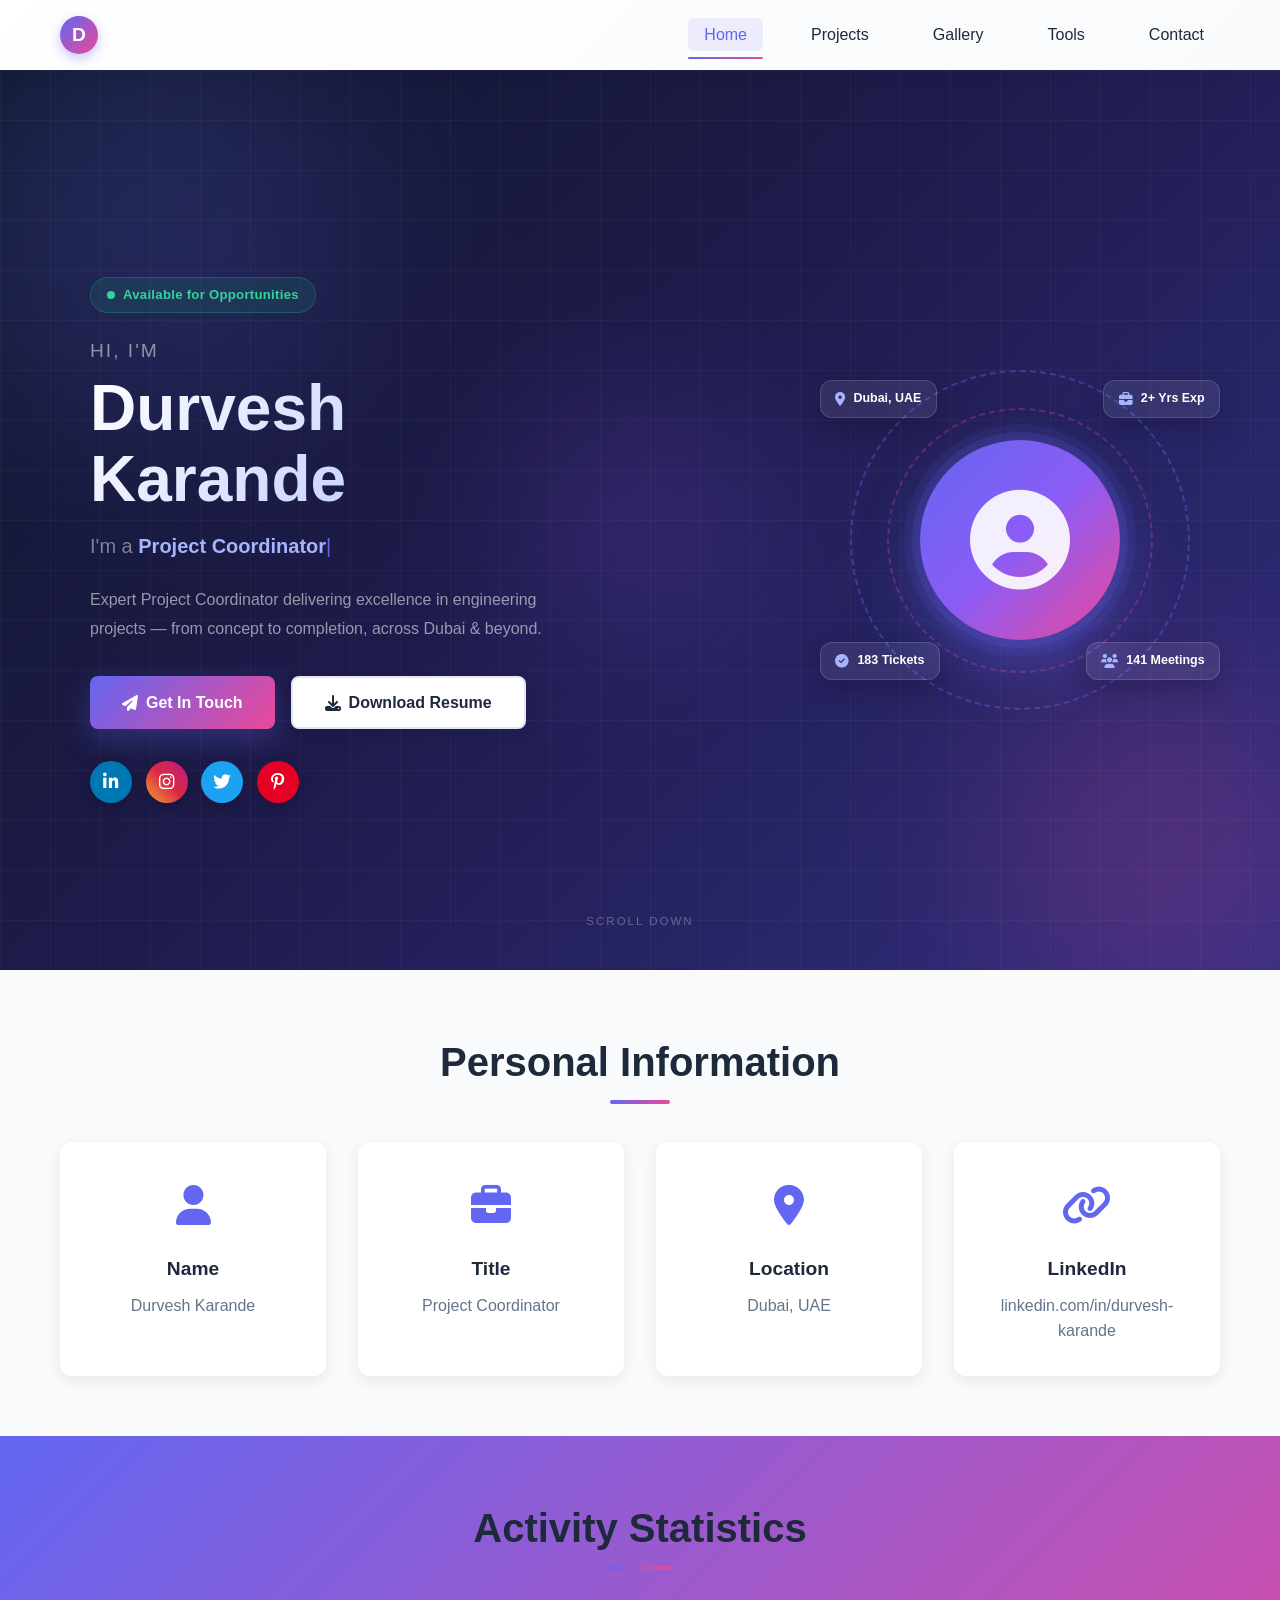
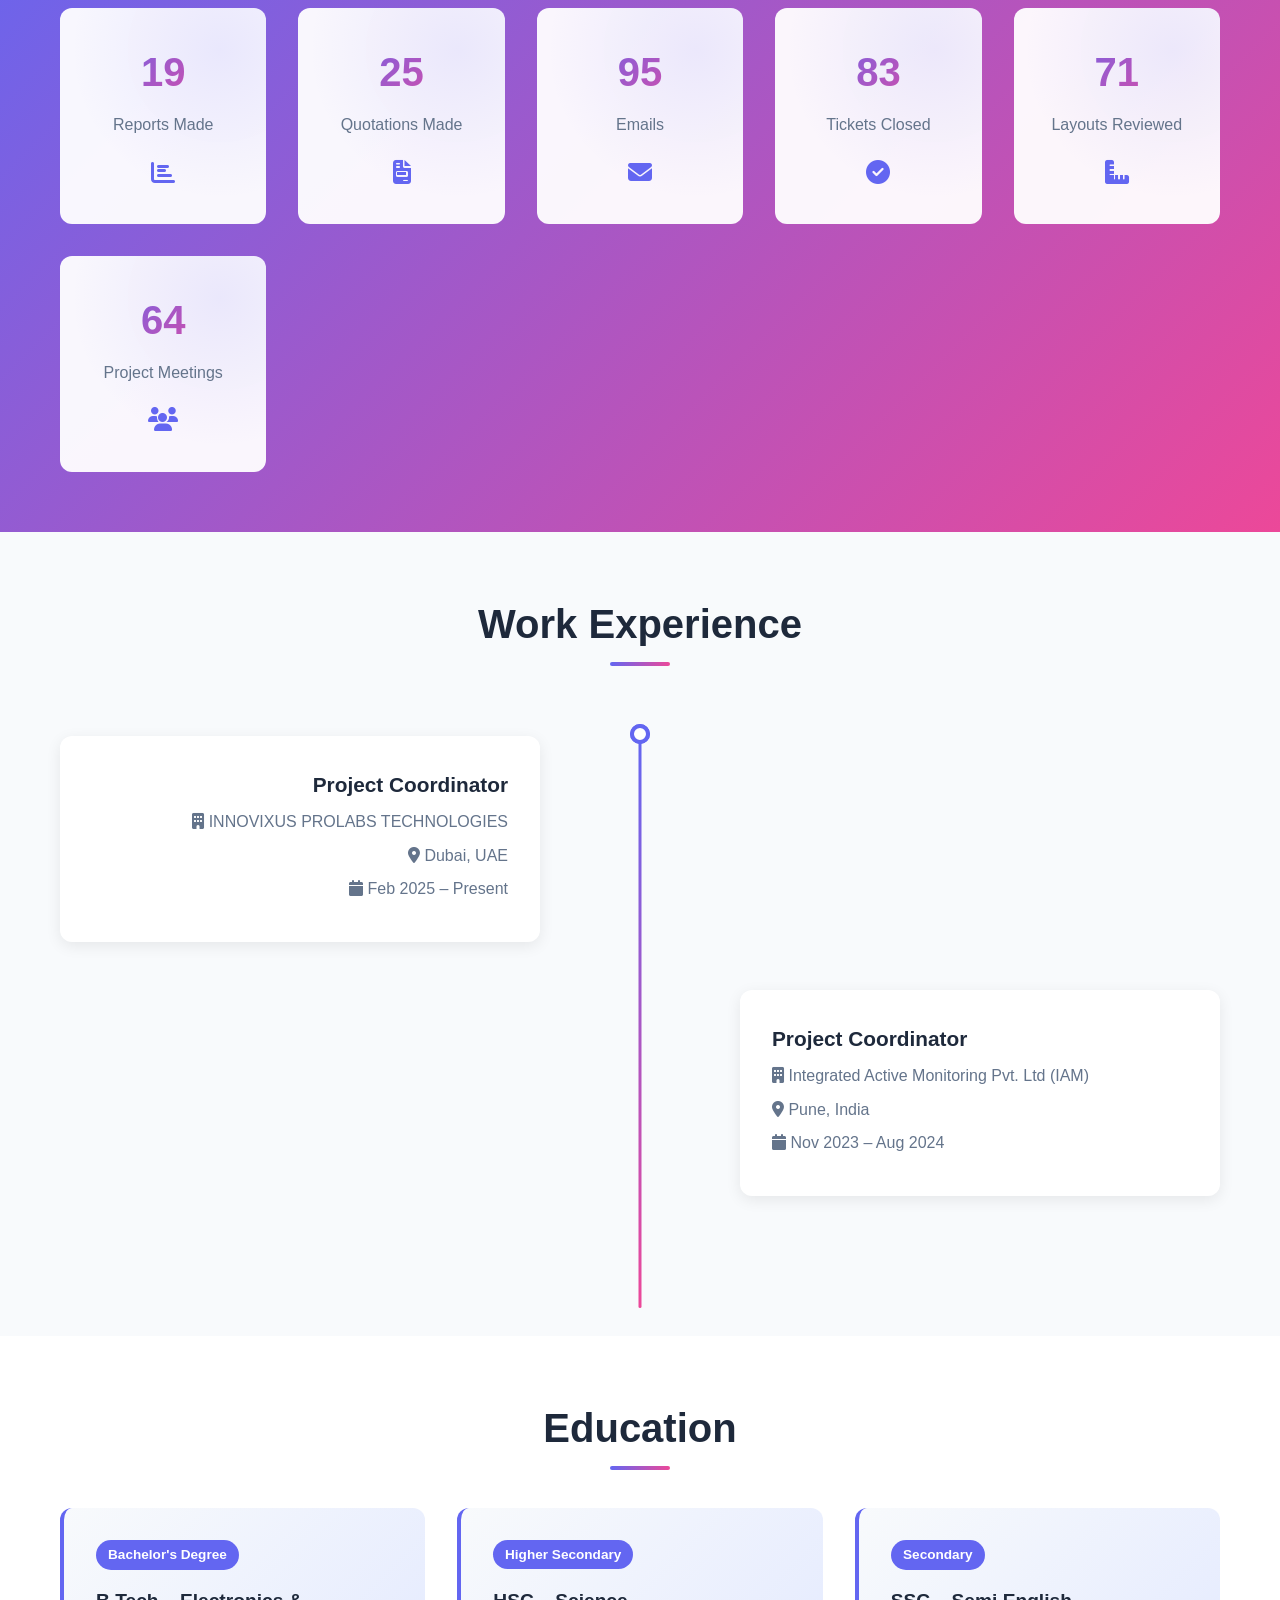
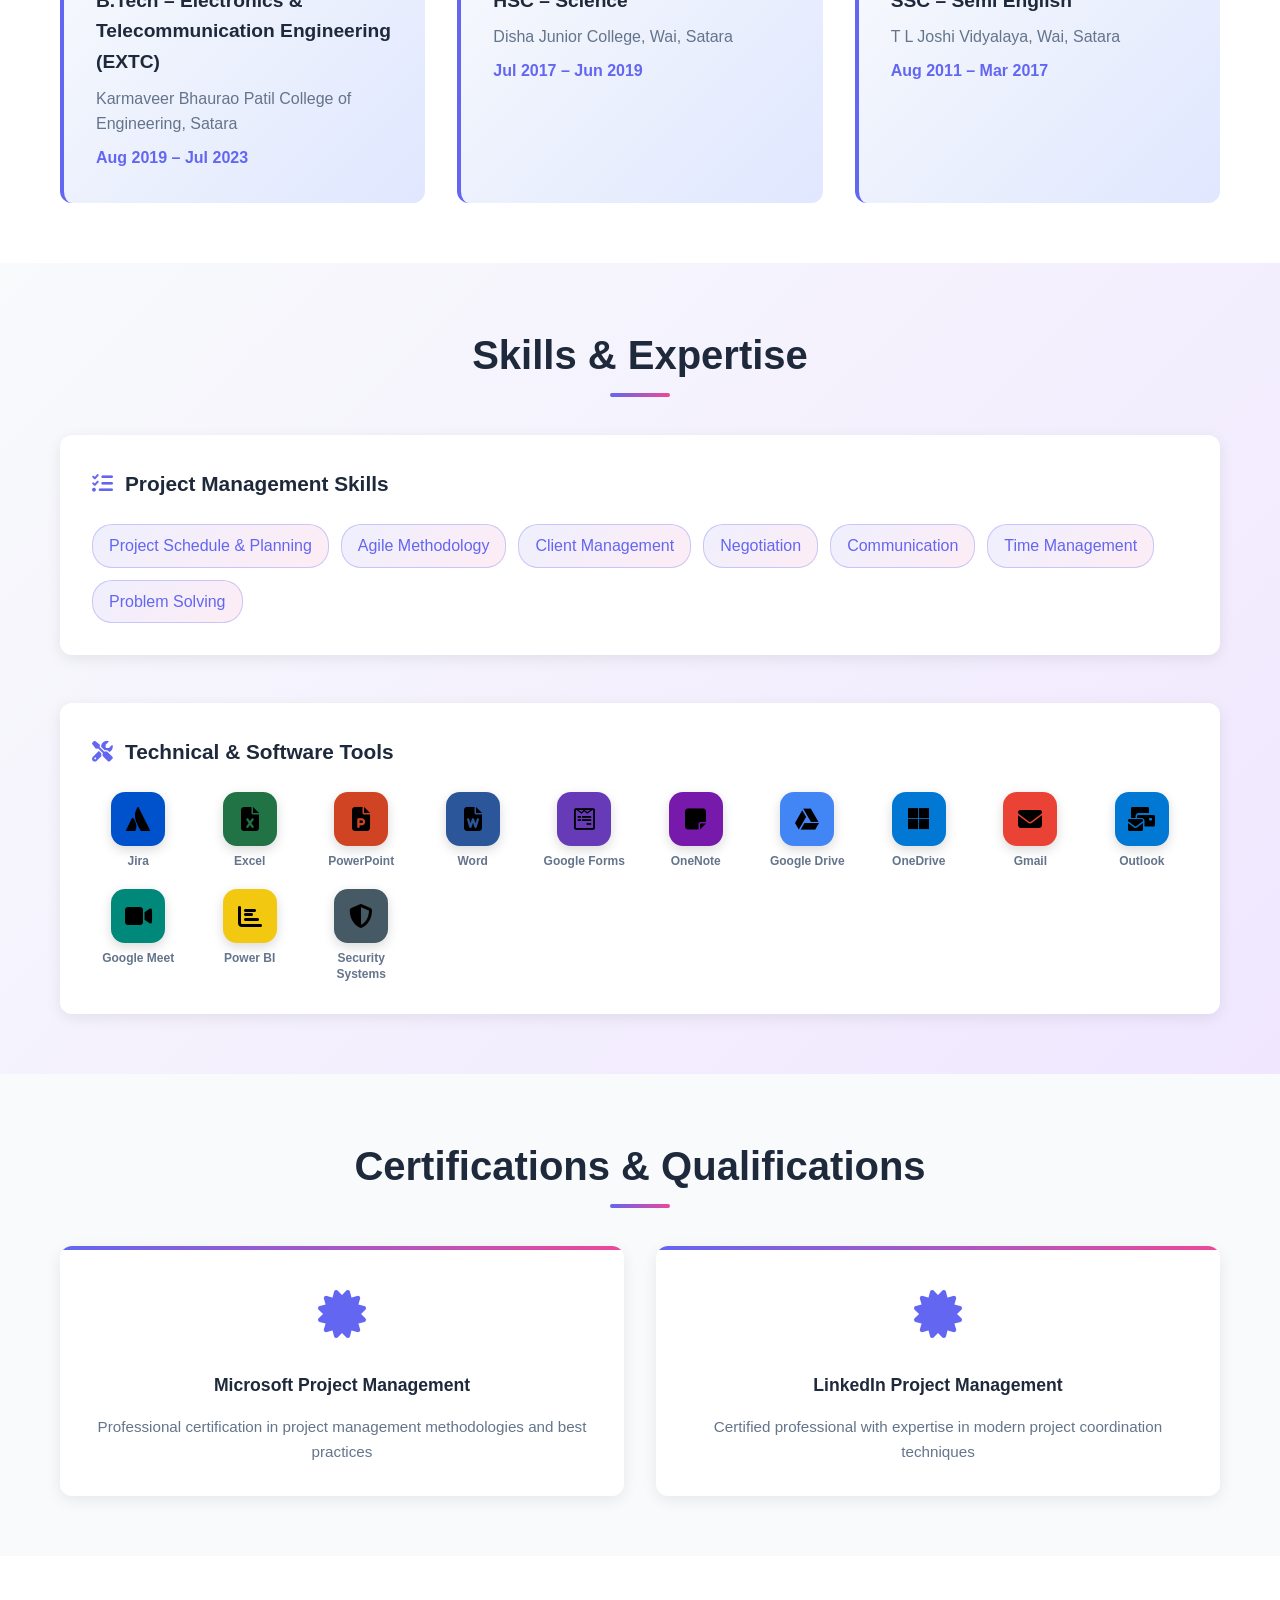
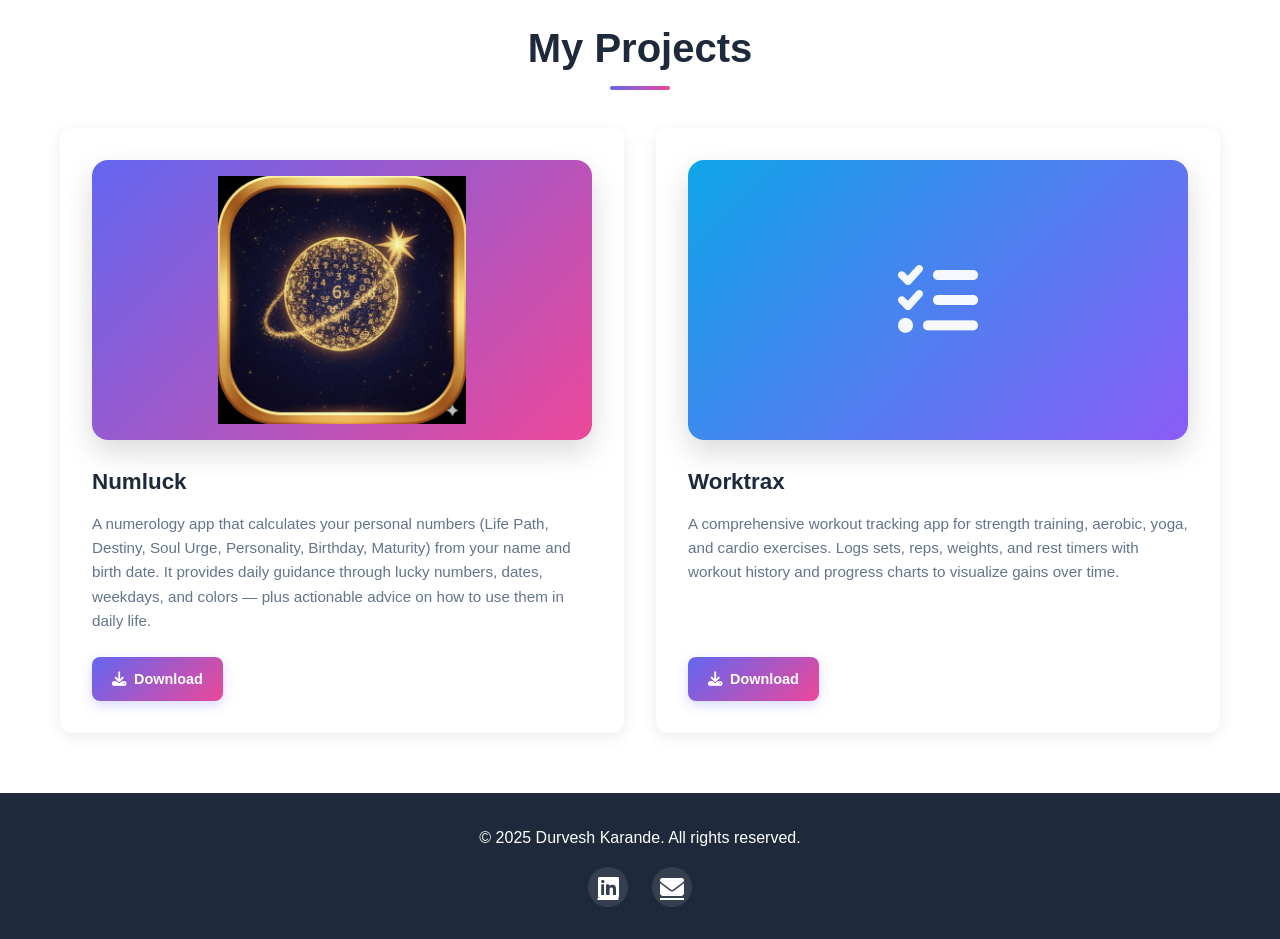
==== index.html @ 91a8e39d "Initial commit — Portfolio Website with correct root structure Co-Authored-By: Claude Sonnet 4.6 <no" ====
<!DOCTYPE html>
<html lang="en">
<head>
    <meta charset="UTF-8">
    <meta name="viewport" content="width=device-width, initial-scale=1.0">
    <title>Durvesh Karande - Project Coordinator Portfolio</title>
    <link rel="stylesheet" href="css/style.css">
    <link rel="stylesheet" href="https://cdnjs.cloudflare.com/ajax/libs/font-awesome/6.4.0/css/all.min.css">
</head>
<body>
    <!-- Navigation Bar -->
    <nav class="navbar">
        <div class="nav-container">
            <div class="logo">
                <span class="logo-icon">D</span>
            </div>
            <ul class="nav-menu">
                <li class="nav-item">
                    <a href="index.html" class="nav-link active">Home</a>
                </li>
                <li class="nav-item dropdown">
                    <a href="https://durvesh-karande.github.io/Worktrax/" class="nav-link">Projects</a>
                    <div class="dropdown-content">
                        <a href="#">Numluck</a>
                        <a href="https://durvesh-karande.github.io/Worktrax/">Worktrax</a>
                    </div>
                </li>
                <li class="nav-item">
                    <a href="gallery.html" class="nav-link">Gallery</a>
                </li>
                <li class="nav-item">
                    <a href="https://durvesh-karande.github.io/Tools-for-Fools/" class="nav-link" target="_blank" rel="noopener noreferrer">Tools</a>
                </li>
                <li class="nav-item">
                    <a href="contact.html" class="nav-link">Contact</a>
                </li>
            </ul>
            <div class="hamburger">
                <span></span>
                <span></span>
                <span></span>
            </div>
        </div>
    </nav>

    <!-- Hero Section -->
    <section class="hero">
        <!-- Animated background -->
        <div class="hero-bg">
            <div class="hero-blob blob-1"></div>
            <div class="hero-blob blob-2"></div>
            <div class="hero-blob blob-3"></div>
            <div class="hero-grid-overlay"></div>
        </div>

        <div class="hero-container">

            <!-- LEFT: Text Content -->
            <div class="hero-left">
                <div class="hero-available">
                    <span class="avail-dot"></span>
                    Available for Opportunities
                </div>

                <h1 class="hero-title">
                    <span class="hero-hi">Hi, I'm</span>
                    <span class="hero-name">Durvesh<br>Karande</span>
                </h1>

                <div class="hero-role-wrap">
                    <span class="role-prefix">I'm a </span>
                    <span class="hero-typed" id="heroTyped"></span><span class="hero-cursor">|</span>
                </div>

                <p class="hero-bio">Expert Project Coordinator delivering excellence in engineering projects — from concept to completion, across Dubai & beyond.</p>

                <div class="hero-buttons">
                    <a href="contact.html" class="btn btn-primary">
                        <i class="fas fa-paper-plane"></i> Get In Touch
                    </a>
                    <a href="images/Qulification Documents/Resume - Durvesh Karande .pdf" download class="btn btn-resume">
                        <i class="fas fa-download"></i> Download Resume
                    </a>
                </div>

                <div class="hero-social">
                    <a href="https://linkedin.com/in/durvesh-karande" target="_blank" class="hero-social-icon linkedin" title="LinkedIn">
                        <i class="fab fa-linkedin-in"></i>
                    </a>
                    <a href="https://www.instagram.com/durveshxo" target="_blank" rel="noopener noreferrer" class="hero-social-icon instagram" title="Instagram">
                        <i class="fab fa-instagram"></i>
                    </a>
                    <a href="https://x.com/Durvesh_23" target="_blank" rel="noopener noreferrer" class="hero-social-icon twitter" title="Twitter / X">
                        <i class="fab fa-twitter"></i>
                    </a>
                    <a href="https://in.pinterest.com/durveshkarande_23/" target="_blank" rel="noopener noreferrer" class="hero-social-icon pinterest" title="Pinterest">
                        <i class="fab fa-pinterest-p"></i>
                    </a>
                </div>
            </div>

            <!-- RIGHT: Visual -->
            <div class="hero-right">
                <div class="hero-visual">
                    <!-- Rotating rings -->
                    <div class="ring ring-1"></div>
                    <div class="ring ring-2"></div>
                    <!-- Profile -->
                    <div class="hero-avatar">
                        <i class="fas fa-user-circle"></i>
                    </div>
                    <!-- Floating info cards -->
                    <div class="hero-float-card fc-1">
                        <i class="fas fa-map-marker-alt"></i>
                        <span>Dubai, UAE</span>
                    </div>
                    <div class="hero-float-card fc-2">
                        <i class="fas fa-briefcase"></i>
                        <span>2+ Yrs Exp</span>
                    </div>
                    <div class="hero-float-card fc-3">
                        <i class="fas fa-check-circle"></i>
                        <span>183 Tickets</span>
                    </div>
                    <div class="hero-float-card fc-4">
                        <i class="fas fa-users"></i>
                        <span>141 Meetings</span>
                    </div>
                </div>
            </div>

        </div>

        <!-- Scroll hint -->
        <div class="hero-scroll">
            <span>Scroll Down</span>
            <div class="scroll-line"></div>
        </div>
    </section>

    <!-- Personal Info Section -->
    <section class="section personal-info">
        <div class="container">
            <h2 class="section-title">Personal Information</h2>
            <div class="info-grid">
                <div class="info-card">
                    <div class="info-icon">
                        <i class="fas fa-user"></i>
                    </div>
                    <h3>Name</h3>
                    <p>Durvesh Karande</p>
                </div>
                <div class="info-card">
                    <div class="info-icon">
                        <i class="fas fa-briefcase"></i>
                    </div>
                    <h3>Title</h3>
                    <p>Project Coordinator</p>
                </div>
                <div class="info-card">
                    <div class="info-icon">
                        <i class="fas fa-map-marker-alt"></i>
                    </div>
                    <h3>Location</h3>
                    <p>Dubai, UAE</p>
                </div>
                <div class="info-card">
                    <div class="info-icon">
                        <i class="fas fa-link"></i>
                    </div>
                    <h3>LinkedIn</h3>
                    <a href="https://linkedin.com/in/durvesh-karande" target="_blank">linkedin.com/in/durvesh-karande</a>
                </div>
            </div>
        </div>
    </section>

    <!-- Activity Stats Section -->
    <section class="section activity-stats">
        <div class="container">
            <h2 class="section-title">Activity Statistics</h2>
            <div class="stats-grid">
                <div class="stat-card">
                    <div class="stat-number" data-target="43">0</div>
                    <div class="stat-label">Reports Made</div>
                    <div class="stat-icon"><i class="fas fa-chart-bar"></i></div>
                </div>
                <div class="stat-card">
                    <div class="stat-number" data-target="55">0</div>
                    <div class="stat-label">Quotations Made</div>
                    <div class="stat-icon"><i class="fas fa-file-invoice"></i></div>
                </div>
                <div class="stat-card">
                    <div class="stat-number" data-target="210">0</div>
                    <div class="stat-label">Emails</div>
                    <div class="stat-icon"><i class="fas fa-envelope"></i></div>
                </div>
                <div class="stat-card">
                    <div class="stat-number" data-target="183">0</div>
                    <div class="stat-label">Tickets Closed</div>
                    <div class="stat-icon"><i class="fas fa-check-circle"></i></div>
                </div>
                <div class="stat-card">
                    <div class="stat-number" data-target="156">0</div>
                    <div class="stat-label">Layouts Reviewed</div>
                    <div class="stat-icon"><i class="fas fa-ruler-combined"></i></div>
                </div>
                <div class="stat-card">
                    <div class="stat-number" data-target="141">0</div>
                    <div class="stat-label">Project Meetings</div>
                    <div class="stat-icon"><i class="fas fa-users"></i></div>
                </div>
            </div>
        </div>
    </section>

    <!-- Work Experience Section -->
    <section class="section work-experience">
        <div class="container">
            <h2 class="section-title">Work Experience</h2>
            <div class="timeline">
                <div class="timeline-item">
                    <div class="timeline-marker"></div>
                    <div class="timeline-content">
                        <h3>Project Coordinator</h3>
                        <p class="company"><i class="fas fa-building"></i> INNOVIXUS PROLABS TECHNOLOGIES</p>
                        <p class="location"><i class="fas fa-map-marker-alt"></i> Dubai, UAE</p>
                        <p class="duration"><i class="fas fa-calendar"></i> Feb 2025 – Present</p>
                    </div>
                </div>
                <div class="timeline-item">
                    <div class="timeline-marker"></div>
                    <div class="timeline-content">
                        <h3>Project Coordinator</h3>
                        <p class="company"><i class="fas fa-building"></i> Integrated Active Monitoring Pvt. Ltd (IAM)</p>
                        <p class="location"><i class="fas fa-map-marker-alt"></i> Pune, India</p>
                        <p class="duration"><i class="fas fa-calendar"></i> Nov 2023 – Aug 2024</p>
                    </div>
                </div>
            </div>
        </div>
    </section>

    <!-- Education Section -->
    <section class="section education">
        <div class="container">
            <h2 class="section-title">Education</h2>
            <div class="education-grid">
                <div class="education-card">
                    <div class="education-level">Bachelor's Degree</div>
                    <h3>B.Tech – Electronics & Telecommunication Engineering (EXTC)</h3>
                    <p class="institution">Karmaveer Bhaurao Patil College of Engineering, Satara</p>
                    <p class="period">Aug 2019 – Jul 2023</p>
                </div>
                <div class="education-card">
                    <div class="education-level">Higher Secondary</div>
                    <h3>HSC – Science</h3>
                    <p class="institution">Disha Junior College, Wai, Satara</p>
                    <p class="period">Jul 2017 – Jun 2019</p>
                </div>
                <div class="education-card">
                    <div class="education-level">Secondary</div>
                    <h3>SSC – Semi English</h3>
                    <p class="institution">T L Joshi Vidyalaya, Wai, Satara</p>
                    <p class="period">Aug 2011 – Mar 2017</p>
                </div>
            </div>
        </div>
    </section>

    <!-- Skills Section -->
    <section class="section skills">
        <div class="container">
            <h2 class="section-title">Skills & Expertise</h2>

            <div class="skills-container">
                <div class="skill-category">
                    <h3><i class="fas fa-tasks"></i> Project Management Skills</h3>
                    <div class="skill-tags">
                        <span class="skill-tag">Project Schedule & Planning</span>
                        <span class="skill-tag">Agile Methodology</span>
                        <span class="skill-tag">Client Management</span>
                        <span class="skill-tag">Negotiation</span>
                        <span class="skill-tag">Communication</span>
                        <span class="skill-tag">Time Management</span>
                        <span class="skill-tag">Problem Solving</span>
                    </div>
                </div>

                <div class="skill-category">
                    <h3><i class="fas fa-tools"></i> Technical & Software Tools</h3>
                    <div class="tools-icon-grid">
                        <div class="tool-icon-card">
                            <div class="tool-icon-wrap" style="background:#0052CC;">
                                <i class="fab fa-atlassian"></i>
                            </div>
                            <span>Jira</span>
                        </div>
                        <div class="tool-icon-card">
                            <div class="tool-icon-wrap" style="background:#217346;">
                                <i class="fas fa-file-excel"></i>
                            </div>
                            <span>Excel</span>
                        </div>
                        <div class="tool-icon-card">
                            <div class="tool-icon-wrap" style="background:#D04423;">
                                <i class="fas fa-file-powerpoint"></i>
                            </div>
                            <span>PowerPoint</span>
                        </div>
                        <div class="tool-icon-card">
                            <div class="tool-icon-wrap" style="background:#2B579A;">
                                <i class="fas fa-file-word"></i>
                            </div>
                            <span>Word</span>
                        </div>
                        <div class="tool-icon-card">
                            <div class="tool-icon-wrap" style="background:#673AB7;">
                                <i class="fab fa-wpforms"></i>
                            </div>
                            <span>Google Forms</span>
                        </div>
                        <div class="tool-icon-card">
                            <div class="tool-icon-wrap" style="background:#7719AA;">
                                <i class="fas fa-sticky-note"></i>
                            </div>
                            <span>OneNote</span>
                        </div>
                        <div class="tool-icon-card">
                            <div class="tool-icon-wrap" style="background:#4285F4;">
                                <i class="fab fa-google-drive"></i>
                            </div>
                            <span>Google Drive</span>
                        </div>
                        <div class="tool-icon-card">
                            <div class="tool-icon-wrap" style="background:#0078D4;">
                                <i class="fab fa-microsoft"></i>
                            </div>
                            <span>OneDrive</span>
                        </div>
                        <div class="tool-icon-card">
                            <div class="tool-icon-wrap" style="background:#EA4335;">
                                <i class="fas fa-envelope"></i>
                            </div>
                            <span>Gmail</span>
                        </div>
                        <div class="tool-icon-card">
                            <div class="tool-icon-wrap" style="background:#0078D4;">
                                <i class="fas fa-mail-bulk"></i>
                            </div>
                            <span>Outlook</span>
                        </div>
                        <div class="tool-icon-card">
                            <div class="tool-icon-wrap" style="background:#00897B;">
                                <i class="fas fa-video"></i>
                            </div>
                            <span>Google Meet</span>
                        </div>
                        <div class="tool-icon-card">
                            <div class="tool-icon-wrap" style="background:#F2C811;">
                                <i class="fas fa-chart-bar" style="color:#000;"></i>
                            </div>
                            <span>Power BI</span>
                        </div>
                        <div class="tool-icon-card">
                            <div class="tool-icon-wrap" style="background:#455A64;">
                                <i class="fas fa-shield-alt"></i>
                            </div>
                            <span>Security Systems</span>
                        </div>
                    </div>
                </div>
            </div>
        </div>
    </section>

    <!-- Certifications Section -->
    <section class="section certifications">
        <div class="container">
            <h2 class="section-title">Certifications & Qualifications</h2>
            <div class="certifications-grid">
                <div class="cert-card">
                    <div class="cert-icon">
                        <i class="fas fa-certificate"></i>
                    </div>
                    <h3>Microsoft Project Management</h3>
                    <p>Professional certification in project management methodologies and best practices</p>
                </div>
                <div class="cert-card">
                    <div class="cert-icon">
                        <i class="fas fa-certificate"></i>
                    </div>
                    <h3>LinkedIn Project Management</h3>
                    <p>Certified professional with expertise in modern project coordination techniques</p>
                </div>
            </div>
        </div>
    </section>

    <!-- Projects Section -->
    <section class="section projects">
        <div class="container">
            <h2 class="section-title">My Projects</h2>
            <div class="projects-grid">
                <article class="project-card">
                    <div class="project-cover project-cover-numluck">
                        <img src="images/Projects/Numluck Icon.png" alt="Numluck app icon" class="project-cover-img" onerror="this.style.display='none'; this.nextElementSibling.style.display='block';">
                        <i class="fas fa-dice project-cover-icon" style="display:none;"></i>
                    </div>
                    <h3>Numluck</h3>
                    <p>A numerology app that calculates your personal numbers (Life Path, Destiny, Soul Urge, Personality, Birthday, Maturity) from your name and birth date. It provides daily guidance through lucky numbers, dates, weekdays, and colors — plus actionable advice on how to use them in daily life.</p>
                    <div class="project-actions">
                        <a href="#" class="project-action-btn" title="Download">
                            <i class="fas fa-download"></i>
                            <span>Download</span>
                        </a>
                    </div>
                </article>
                <article class="project-card">
                    <div class="project-cover project-cover-worktrax">
                        <i class="fas fa-tasks project-cover-icon"></i>
                    </div>
                    <h3>Worktrax</h3>
                    <p>A comprehensive workout tracking app for strength training, aerobic, yoga, and cardio exercises. Logs sets, reps, weights, and rest timers with workout history and progress charts to visualize gains over time.</p>
                    <div class="project-actions">
                        <a href="https://durvesh-karande.github.io/Worktrax/" target="_blank" rel="noopener noreferrer" class="project-action-btn" title="Download">
                            <i class="fas fa-download"></i>
                            <span>Download</span>
                        </a>
                    </div>
                </article>
            </div>
        </div>
    </section>

    <!-- Footer -->
    <footer class="footer">
        <div class="container">
            <p>&copy; 2025 Durvesh Karande. All rights reserved.</p>
            <div class="social-links">
                <a href="https://linkedin.com/in/durvesh-karande" target="_blank"><i class="fab fa-linkedin"></i></a>
                <a href="mailto:hello@durvesh.com"><i class="fas fa-envelope"></i></a>
            </div>
        </div>
    </footer>

    <script src="js/script.js"></script>
</body>
</html>
---- css/style.css ----
/* ===== Root Variables ===== */
:root {
    --primary-color: #6366f1;
    --secondary-color: #ec4899;
    --dark-bg: #0f172a;
    --light-bg: #f8fafc;
    --text-dark: #1e293b;
    --text-light: #64748b;
    --border-color: #e2e8f0;
    --success-color: #10b981;
    --transition: all 0.3s ease;
}

/* ===== Global Styles ===== */
* {
    margin: 0;
    padding: 0;
    box-sizing: border-box;
}

html {
    scroll-behavior: smooth;
}

body {
    font-family: 'Segoe UI', Tahoma, Geneva, Verdana, sans-serif;
    color: var(--text-dark);
    background-color: #fff;
    line-height: 1.6;
    overflow-x: hidden;
}

.container {
    max-width: 1200px;
    margin: 0 auto;
    padding: 0 20px;
}

/* ===== Navigation Bar ===== */
.navbar {
    position: sticky;
    top: 0;
    background: linear-gradient(135deg, #ffffff 0%, #f8fafc 100%);
    backdrop-filter: blur(10px);
    box-shadow: 0 2px 20px rgba(0, 0, 0, 0.05);
    z-index: 1000;
    padding: 1rem 0;
}

.nav-container {
    max-width: 1200px;
    margin: 0 auto;
    padding: 0 20px;
    display: flex;
    justify-content: space-between;
    align-items: center;
}

.logo {
    font-size: 1.4rem;
    font-weight: 700;
    background: linear-gradient(135deg, var(--primary-color), var(--secondary-color));
    -webkit-background-clip: text;
    -webkit-text-fill-color: transparent;
    background-clip: text;
    display: flex;
    align-items: center;
    gap: 10px;
}

.logo-icon {
    width: 38px;
    height: 38px;
    background: linear-gradient(135deg, var(--primary-color), var(--secondary-color));
    border-radius: 50%;
    display: flex;
    align-items: center;
    justify-content: center;
    font-size: 1.2rem;
    font-weight: 800;
    color: white;
    -webkit-text-fill-color: white;
    flex-shrink: 0;
    box-shadow: 0 4px 12px rgba(99, 102, 241, 0.4);
}

.nav-menu {
    display: flex;
    list-style: none;
    gap: 2rem;
    align-items: center;
}

.nav-item {
    position: relative;
}

.nav-link {
    text-decoration: none;
    color: var(--text-dark);
    font-weight: 500;
    padding: 0.5rem 1rem;
    border-radius: 6px;
    transition: var(--transition);
    position: relative;
}

.nav-link:hover,
.nav-link.active {
    color: var(--primary-color);
    background-color: rgba(99, 102, 241, 0.1);
}

.nav-link.active::after {
    content: '';
    position: absolute;
    bottom: -8px;
    left: 0;
    right: 0;
    height: 2px;
    background: linear-gradient(90deg, var(--primary-color), var(--secondary-color));
    border-radius: 2px;
}

/* Dropdown Menu */
.dropdown {
    position: relative;
}

.dropdown-content {
    display: none;
    position: absolute;
    background-color: white;
    min-width: 200px;
    box-shadow: 0 8px 32px rgba(0, 0, 0, 0.1);
    padding: 0.5rem 0;
    border-radius: 8px;
    top: 100%;
    left: 0;
    border-top: 3px solid var(--primary-color);
    animation: slideDown 0.3s ease;
}

@keyframes slideDown {
    from {
        opacity: 0;
        transform: translateY(-10px);
    }
    to {
        opacity: 1;
        transform: translateY(0);
    }
}

.dropdown:hover .dropdown-content {
    display: block;
}

.dropdown-content a {
    color: var(--text-dark);
    padding: 0.75rem 1.5rem;
    text-decoration: none;
    display: block;
    transition: var(--transition);
    border-left: 3px solid transparent;
}

.dropdown-content a:hover {
    background-color: rgba(99, 102, 241, 0.1);
    border-left-color: var(--primary-color);
    padding-left: 2rem;
}

.hamburger {
    display: none;
    flex-direction: column;
    cursor: pointer;
}

.hamburger span {
    width: 25px;
    height: 3px;
    background-color: var(--text-dark);
    margin: 5px 0;
    border-radius: 3px;
    transition: var(--transition);
}

/* ===== Hero Section ===== */
@keyframes fadeInUp {
    from { opacity: 0; transform: translateY(30px); }
    to   { opacity: 1; transform: translateY(0); }
}
@keyframes fadeInLeft {
    from { opacity: 0; transform: translateX(-40px); }
    to   { opacity: 1; transform: translateX(0); }
}
@keyframes fadeInRight {
    from { opacity: 0; transform: translateX(40px); }
    to   { opacity: 1; transform: translateX(0); }
}
@keyframes slideInRight {
    from { opacity: 0; transform: translateX(-50px); }
    to   { opacity: 1; transform: translateX(0); }
}
@keyframes slideInLeft {
    from { opacity: 0; transform: translateX(50px); }
    to   { opacity: 1; transform: translateX(0); }
}
@keyframes blobFloat {
    0%, 100% { transform: translate(0, 0) scale(1); }
    33%       { transform: translate(30px, -30px) scale(1.05); }
    66%       { transform: translate(-20px, 20px) scale(0.95); }
}
@keyframes rotateSlow {
    from { transform: rotate(0deg); }
    to   { transform: rotate(360deg); }
}
@keyframes rotateSlowReverse {
    from { transform: rotate(0deg); }
    to   { transform: rotate(-360deg); }
}
@keyframes floatCard {
    0%, 100% { transform: translateY(0); }
    50%       { transform: translateY(-8px); }
}
@keyframes cursorBlink {
    0%, 100% { opacity: 1; }
    50%       { opacity: 0; }
}
@keyframes scrollPulse {
    0%, 100% { height: 0; opacity: 1; }
    100%      { height: 40px; opacity: 0; }
}
@keyframes availPulse {
    0%, 100% { transform: scale(1); opacity: 1; }
    50%       { transform: scale(1.6); opacity: 0.4; }
}

.hero {
    position: relative;
    min-height: 100vh;
    display: flex;
    flex-direction: column;
    align-items: center;
    justify-content: center;
    overflow: hidden;
    background: linear-gradient(135deg, #0f172a 0%, #1e1b4b 45%, #312e81 100%);
    padding: 100px 20px 60px;
}

/* Background blobs */
.hero-bg {
    position: absolute;
    inset: 0;
    pointer-events: none;
    overflow: hidden;
}
.hero-blob {
    position: absolute;
    border-radius: 50%;
    filter: blur(80px);
    opacity: 0.25;
}
.blob-1 {
    width: 500px; height: 500px;
    background: radial-gradient(circle, #6366f1, transparent);
    top: -100px; left: -100px;
    animation: blobFloat 10s ease-in-out infinite;
}
.blob-2 {
    width: 400px; height: 400px;
    background: radial-gradient(circle, #ec4899, transparent);
    bottom: -80px; right: -80px;
    animation: blobFloat 13s ease-in-out infinite reverse;
}
.blob-3 {
    width: 300px; height: 300px;
    background: radial-gradient(circle, #8b5cf6, transparent);
    top: 50%; left: 50%;
    transform: translate(-50%, -50%);
    animation: blobFloat 8s ease-in-out infinite 2s;
}
.hero-grid-overlay {
    position: absolute; inset: 0;
    background-image:
        linear-gradient(rgba(255,255,255,0.03) 1px, transparent 1px),
        linear-gradient(90deg, rgba(255,255,255,0.03) 1px, transparent 1px);
    background-size: 50px 50px;
}

/* Main container */
.hero-container {
    position: relative;
    z-index: 10;
    display: flex;
    align-items: center;
    justify-content: center;
    gap: 5rem;
    max-width: 1100px;
    width: 100%;
}

/* LEFT side */
.hero-left {
    flex: 1;
    animation: fadeInLeft 0.9s ease both;
}

.hero-available {
    display: inline-flex;
    align-items: center;
    gap: 0.5rem;
    background: rgba(16,185,129,0.12);
    border: 1px solid rgba(16,185,129,0.3);
    color: #34d399;
    font-size: 0.82rem;
    font-weight: 600;
    padding: 0.4rem 1rem;
    border-radius: 50px;
    margin-bottom: 1.5rem;
    letter-spacing: 0.3px;
}
.avail-dot {
    width: 8px; height: 8px;
    background: #34d399;
    border-radius: 50%;
    animation: availPulse 2s ease-in-out infinite;
}

.hero-title {
    margin-bottom: 1rem;
}
.hero-hi {
    display: block;
    font-size: 1.2rem;
    font-weight: 500;
    color: rgba(255,255,255,0.5);
    letter-spacing: 2px;
    text-transform: uppercase;
    margin-bottom: 0.4rem;
}
.hero-name {
    display: block;
    font-size: 4rem;
    font-weight: 800;
    line-height: 1.1;
    background: linear-gradient(135deg, #fff 0%, #c7d2fe 50%, #f0abfc 100%);
    -webkit-background-clip: text;
    -webkit-text-fill-color: transparent;
    background-clip: text;
}

.hero-role-wrap {
    font-size: 1.25rem;
    color: rgba(255,255,255,0.6);
    margin-bottom: 1.5rem;
    font-weight: 400;
}
.role-prefix { color: rgba(255,255,255,0.45); }
.hero-typed {
    color: #a5b4fc;
    font-weight: 700;
}
.hero-cursor {
    color: #6366f1;
    font-weight: 300;
    animation: cursorBlink 0.8s step-end infinite;
}

.hero-bio {
    font-size: 1rem;
    color: rgba(255,255,255,0.55);
    max-width: 480px;
    line-height: 1.8;
    margin-bottom: 2rem;
}

.hero-buttons {
    display: flex;
    gap: 1rem;
    flex-wrap: wrap;
    margin-bottom: 2rem;
    animation: fadeInUp 0.8s ease 0.4s both;
}

.hero-social {
    display: flex;
    gap: 0.85rem;
    animation: fadeInUp 0.8s ease 0.6s both;
}
.hero-social-icon {
    width: 42px; height: 42px;
    border-radius: 50%;
    display: flex; align-items: center; justify-content: center;
    font-size: 1.1rem;
    color: white;
    text-decoration: none;
    transition: var(--transition);
    box-shadow: 0 4px 15px rgba(0,0,0,0.25);
}
.hero-social-icon.linkedin  { background: #0077b5; }
.hero-social-icon.instagram { background: linear-gradient(45deg,#f09433,#e6683c,#dc2743,#cc2366,#bc1888); }
.hero-social-icon.twitter   { background: #1da1f2; }
.hero-social-icon.pinterest { background: #e60023; }
.hero-social-icon:hover     { transform: translateY(-5px) scale(1.1); box-shadow: 0 8px 25px rgba(0,0,0,0.3); }

/* RIGHT side */
.hero-right {
    flex-shrink: 0;
    animation: fadeInRight 0.9s ease 0.2s both;
}

.hero-visual {
    position: relative;
    width: 340px; height: 340px;
    display: flex; align-items: center; justify-content: center;
}

/* Rotating rings */
.ring {
    position: absolute;
    border-radius: 50%;
    border: 2px dashed rgba(99,102,241,0.4);
}
.ring-1 {
    width: 100%; height: 100%;
    animation: rotateSlow 12s linear infinite;
}
.ring-2 {
    width: 78%; height: 78%;
    border-color: rgba(236,72,153,0.3);
    animation: rotateSlowReverse 8s linear infinite;
}

/* Avatar */
.hero-avatar {
    width: 200px; height: 200px;
    background: linear-gradient(135deg, #6366f1 0%, #8b5cf6 50%, #ec4899 100%);
    border-radius: 50%;
    display: flex; align-items: center; justify-content: center;
    font-size: 100px;
    color: rgba(255,255,255,0.9);
    box-shadow:
        0 0 0 8px rgba(99,102,241,0.15),
        0 0 0 16px rgba(99,102,241,0.08),
        0 25px 60px rgba(99,102,241,0.4);
    z-index: 2;
}

/* Floating cards */
.hero-float-card {
    position: absolute;
    display: flex; align-items: center; gap: 0.5rem;
    background: rgba(255,255,255,0.08);
    backdrop-filter: blur(12px);
    border: 1px solid rgba(255,255,255,0.15);
    border-radius: 12px;
    padding: 0.5rem 0.9rem;
    font-size: 0.78rem;
    font-weight: 600;
    color: white;
    white-space: nowrap;
    z-index: 3;
    box-shadow: 0 8px 24px rgba(0,0,0,0.2);
}
.hero-float-card i { font-size: 0.85rem; color: #a5b4fc; }
.fc-1 { top: 10px;   left: -30px;  animation: floatCard 3s ease-in-out infinite; }
.fc-2 { top: 10px;   right: -30px; animation: floatCard 3.5s ease-in-out infinite 0.5s; }
.fc-3 { bottom: 30px; left: -30px;  animation: floatCard 4s ease-in-out infinite 1s; }
.fc-4 { bottom: 30px; right: -30px; animation: floatCard 3.2s ease-in-out infinite 1.5s; }

/* Scroll hint */
.hero-scroll {
    position: absolute;
    bottom: 2rem;
    left: 50%;
    transform: translateX(-50%);
    display: flex; flex-direction: column; align-items: center;
    gap: 0.5rem;
    color: rgba(255,255,255,0.3);
    font-size: 0.72rem;
    letter-spacing: 2px;
    text-transform: uppercase;
    z-index: 10;
}
.scroll-line {
    width: 1px;
    background: linear-gradient(to bottom, rgba(255,255,255,0.4), transparent);
    animation: scrollPulse 2s ease-in-out infinite;
}

/* Buttons override for dark hero */
.btn-primary {
    background: linear-gradient(135deg, #6366f1, #ec4899);
    color: white;
    box-shadow: 0 10px 30px rgba(99,102,241,0.35);
    border-radius: 50px;
    padding: 0.8rem 2rem;
}
.btn-primary:hover {
    transform: translateY(-3px);
    box-shadow: 0 15px 40px rgba(99,102,241,0.5);
}
.btn-resume {
    background: rgba(255,255,255,0.08);
    color: white;
    border: 1.5px solid rgba(255,255,255,0.25);
    border-radius: 50px;
    padding: 0.8rem 2rem;
    backdrop-filter: blur(8px);
}
.btn-resume:hover {
    background: white;
    color: #1e1b4b;
    border-color: white;
    transform: translateY(-3px);
    box-shadow: 0 8px 25px rgba(255,255,255,0.15);
}

.btn {
    padding: 0.75rem 2rem;
    border-radius: 8px;
    text-decoration: none;
    font-weight: 600;
    transition: var(--transition);
    border: none;
    cursor: pointer;
    display: inline-flex;
    align-items: center;
    gap: 0.5rem;
}

.btn-primary {
    background: linear-gradient(135deg, var(--primary-color), var(--secondary-color));
    color: white;
    box-shadow: 0 10px 30px rgba(99, 102, 241, 0.3);
}

.btn-primary:hover {
    transform: translateY(-3px);
    box-shadow: 0 15px 40px rgba(99, 102, 241, 0.4);
}

.btn-secondary {
    background-color: white;
    color: var(--primary-color);
    border: 2px solid var(--primary-color);
}

.btn-secondary:hover {
    background-color: rgba(99, 102, 241, 0.1);
    transform: translateY(-3px);
}

.btn-resume {
    background-color: white;
    color: var(--text-dark);
    border: 2px solid var(--border-color);
    box-shadow: 0 4px 15px rgba(0,0,0,0.08);
}

.btn-resume:hover {
    background-color: var(--text-dark);
    color: white;
    border-color: var(--text-dark);
    transform: translateY(-3px);
    box-shadow: 0 8px 25px rgba(0,0,0,0.15);
}

/* ===== Sections ===== */
.section {
    padding: 60px 20px;
}

.section-title {
    font-size: 2.5rem;
    font-weight: 700;
    text-align: center;
    margin-bottom: 3rem;
    position: relative;
    display: inline-block;
    width: 100%;
}

.section-title::after {
    content: '';
    position: absolute;
    bottom: -10px;
    left: 50%;
    transform: translateX(-50%);
    width: 60px;
    height: 4px;
    background: linear-gradient(90deg, var(--primary-color), var(--secondary-color));
    border-radius: 2px;
}

/* ===== Personal Info Section ===== */
.personal-info {
    background-color: var(--light-bg);
}

.info-grid {
    display: grid;
    grid-template-columns: repeat(auto-fit, minmax(250px, 1fr));
    gap: 2rem;
}

.info-card {
    background: white;
    padding: 2rem;
    border-radius: 12px;
    text-align: center;
    box-shadow: 0 4px 15px rgba(0, 0, 0, 0.08);
    transition: var(--transition);
    animation: scaleIn 0.6s ease;
}

@keyframes scaleIn {
    from {
        opacity: 0;
        transform: scale(0.9);
    }
    to {
        opacity: 1;
        transform: scale(1);
    }
}

.info-card:hover {
    transform: translateY(-10px);
    box-shadow: 0 10px 30px rgba(99, 102, 241, 0.2);
}

.info-icon {
    font-size: 2.5rem;
    color: var(--primary-color);
    margin-bottom: 1rem;
}

.info-card h3 {
    font-size: 1.2rem;
    margin-bottom: 0.5rem;
    color: var(--text-dark);
}

.info-card p,
.info-card a {
    color: var(--text-light);
    text-decoration: none;
}

.info-card a:hover {
    color: var(--primary-color);
    text-decoration: underline;
}

/* ===== Activity Stats Section ===== */
.activity-stats {
    background: linear-gradient(135deg, var(--primary-color) 0%, var(--secondary-color) 100%);
}

.stats-grid {
    display: grid;
    grid-template-columns: repeat(auto-fit, minmax(200px, 1fr));
    gap: 2rem;
}

.stat-card {
    background: rgba(255, 255, 255, 0.95);
    padding: 2rem;
    border-radius: 12px;
    text-align: center;
    position: relative;
    overflow: hidden;
    transition: var(--transition);
}

.stat-card::before {
    content: '';
    position: absolute;
    top: -50%;
    right: -50%;
    width: 300px;
    height: 300px;
    background: radial-gradient(circle, rgba(99, 102, 241, 0.1) 0%, transparent 70%);
    border-radius: 50%;
    transition: var(--transition);
}

.stat-card:hover::before {
    transform: translate(50%, 50%);
}

.stat-card:hover {
    transform: translateY(-10px);
    box-shadow: 0 15px 40px rgba(0, 0, 0, 0.15);
}

.stat-number {
    font-size: 2.5rem;
    font-weight: 700;
    background: linear-gradient(135deg, var(--primary-color), var(--secondary-color));
    -webkit-background-clip: text;
    -webkit-text-fill-color: transparent;
    background-clip: text;
    position: relative;
    z-index: 1;
}

.stat-label {
    font-size: 1rem;
    color: var(--text-light);
    margin-top: 0.5rem;
    position: relative;
    z-index: 1;
}

.stat-icon {
    font-size: 1.5rem;
    color: var(--primary-color);
    margin-top: 1rem;
    position: relative;
    z-index: 1;
}

/* ===== Work Experience Section ===== */
.work-experience {
    background-color: var(--light-bg);
}

.timeline {
    position: relative;
    padding: 2rem 0;
}

.timeline::before {
    content: '';
    position: absolute;
    left: 50%;
    transform: translateX(-50%);
    width: 3px;
    height: 100%;
    background: linear-gradient(180deg, var(--primary-color), var(--secondary-color));
    border-radius: 3px;
}

.timeline-item {
    margin-bottom: 3rem;
    width: calc(50% - 50px);
    animation: fadeInUp 0.6s ease;
}

.timeline-item:nth-child(odd) {
    margin-left: 0;
    text-align: right;
    padding-right: 50px;
}

.timeline-item:nth-child(even) {
    margin-left: auto;
    padding-left: 50px;
}

.timeline-marker {
    position: absolute;
    left: 50%;
    transform: translateX(-50%);
    width: 20px;
    height: 20px;
    background: white;
    border: 4px solid var(--primary-color);
    border-radius: 50%;
    top: 20px;
}

.timeline-content {
    background: white;
    padding: 2rem;
    border-radius: 12px;
    box-shadow: 0 4px 15px rgba(0, 0, 0, 0.08);
    transition: var(--transition);
}

.timeline-content:hover {
    box-shadow: 0 10px 30px rgba(99, 102, 241, 0.2);
    transform: translateY(-5px);
}

.timeline-content h3 {
    font-size: 1.3rem;
    color: var(--text-dark);
    margin-bottom: 0.5rem;
}

.timeline-content p {
    color: var(--text-light);
    margin-bottom: 0.5rem;
}

/* ===== Education Section ===== */
.education {
    background-color: white;
}

.education-grid {
    display: grid;
    grid-template-columns: repeat(auto-fit, minmax(280px, 1fr));
    gap: 2rem;
}

.education-card {
    background: linear-gradient(135deg, #f8fafc 0%, #e0e7ff 100%);
    padding: 2rem;
    border-radius: 12px;
    border-left: 4px solid var(--primary-color);
    transition: var(--transition);
}

.education-card:hover {
    transform: translateY(-8px);
    box-shadow: 0 15px 40px rgba(99, 102, 241, 0.2);
}

.education-level {
    display: inline-block;
    background: var(--primary-color);
    color: white;
    padding: 0.25rem 0.75rem;
    border-radius: 20px;
    font-size: 0.85rem;
    font-weight: 600;
    margin-bottom: 1rem;
}

.education-card h3 {
    font-size: 1.2rem;
    margin-bottom: 0.5rem;
    color: var(--text-dark);
}

.education-card .institution {
    color: var(--text-light);
    margin-bottom: 0.5rem;
}

.education-card .period {
    color: var(--primary-color);
    font-weight: 600;
}

/* ===== Skills Section ===== */
.skills {
    background: linear-gradient(135deg, var(--light-bg) 0%, #f0e7ff 100%);
}

.skills-container {
    display: grid;
    gap: 3rem;
}

.skill-category {
    background: white;
    padding: 2rem;
    border-radius: 12px;
    box-shadow: 0 4px 15px rgba(0, 0, 0, 0.08);
    transition: var(--transition);
}

.skill-category:hover {
    box-shadow: 0 10px 30px rgba(99, 102, 241, 0.15);
}

.skill-category h3 {
    font-size: 1.3rem;
    margin-bottom: 1.5rem;
    color: var(--text-dark);
    display: flex;
    align-items: center;
    gap: 0.75rem;
}

.skill-category i {
    color: var(--primary-color);
}

.skill-tags {
    display: flex;
    flex-wrap: wrap;
    gap: 0.75rem;
}

.skill-tag {
    background: linear-gradient(135deg, rgba(99, 102, 241, 0.1), rgba(236, 72, 153, 0.1));
    color: var(--primary-color);
    padding: 0.5rem 1rem;
    border-radius: 20px;
    font-weight: 500;
    border: 1px solid rgba(99, 102, 241, 0.3);
    transition: var(--transition);
}

.skill-tag:hover {
    background: linear-gradient(135deg, var(--primary-color), var(--secondary-color));
    color: white;
    transform: translateY(-3px);
}

.skills-table {
    display: grid;
    grid-template-columns: repeat(auto-fit, minmax(200px, 1fr));
    gap: 1.5rem;
}

.tools-icon-grid {
    display: grid;
    grid-template-columns: repeat(auto-fill, minmax(90px, 1fr));
    gap: 1.2rem;
}

.tool-icon-card {
    display: flex;
    flex-direction: column;
    align-items: center;
    gap: 0.5rem;
    cursor: default;
    transition: var(--transition);
}

.tool-icon-card:hover {
    transform: translateY(-5px);
}

.tool-icon-wrap {
    width: 54px;
    height: 54px;
    border-radius: 14px;
    display: flex;
    align-items: center;
    justify-content: center;
    font-size: 1.5rem;
    color: #000000;
    box-shadow: 0 4px 12px rgba(0,0,0,0.15);
    transition: var(--transition);
}

.tool-icon-wrap i {
    color: #000000 !important;
}

.tool-icon-card:hover .tool-icon-wrap {
    box-shadow: 0 8px 20px rgba(0,0,0,0.25);
    transform: scale(1.08);
}

.tool-icon-card span {
    font-size: 0.75rem;
    font-weight: 600;
    color: var(--text-light);
    text-align: center;
    line-height: 1.3;
}

.tool-group {
    background: linear-gradient(135deg, #f8fafc 0%, #e0e7ff 100%);
    padding: 1.5rem;
    border-radius: 8px;
    border-left: 3px solid var(--primary-color);
}

.tool-group h4 {
    font-size: 0.95rem;
    font-weight: 600;
    color: var(--text-dark);
    margin-bottom: 0.75rem;
}

.tool-group p {
    color: var(--text-light);
    font-size: 0.95rem;
}

/* ===== Certifications Section ===== */
.certifications {
    background-color: var(--light-bg);
}

.certifications-grid {
    display: grid;
    grid-template-columns: repeat(auto-fit, minmax(280px, 1fr));
    gap: 2rem;
}

.cert-card {
    background: white;
    padding: 2rem;
    border-radius: 12px;
    text-align: center;
    box-shadow: 0 4px 15px rgba(0, 0, 0, 0.08);
    transition: var(--transition);
    position: relative;
    overflow: hidden;
}

.cert-card::before {
    content: '';
    position: absolute;
    top: 0;
    left: 0;
    right: 0;
    height: 4px;
    background: linear-gradient(90deg, var(--primary-color), var(--secondary-color));
}

.cert-card:hover {
    transform: translateY(-10px);
    box-shadow: 0 15px 40px rgba(99, 102, 241, 0.2);
}

.cert-icon {
    font-size: 3rem;
    color: var(--primary-color);
    margin-bottom: 1rem;
}

.cert-card h3 {
    font-size: 1.1rem;
    margin-bottom: 1rem;
    color: var(--text-dark);
}

.cert-card p {
    color: var(--text-light);
    font-size: 0.95rem;
}

/* ===== Blog Section ===== */
.blog {
    background: linear-gradient(135deg, #f8fafc 0%, #e0e7ff 100%);
}

.blog-grid {
    display: grid;
    grid-template-columns: repeat(auto-fit, minmax(300px, 1fr));
    gap: 2rem;
}

.blog-card {
    background: white;
    padding: 2rem;
    border-radius: 12px;
    box-shadow: 0 4px 15px rgba(0, 0, 0, 0.08);
    transition: var(--transition);
    animation: fadeInUp 0.6s ease;
}

.blog-card:hover {
    transform: translateY(-10px);
    box-shadow: 0 15px 40px rgba(99, 102, 241, 0.2);
}

.blog-cover {
    width: 100%;
    height: 240px;
    margin-bottom: 1.5rem;
    border-radius: 12px;
    overflow: hidden;
    box-shadow: 0 12px 30px rgba(0, 0, 0, 0.2);
    background: linear-gradient(135deg, #f5f7fa 0%, #c3cfe2 100%);
    display: flex;
    align-items: center;
    justify-content: center;
}

.book-cover-img {
    width: 100%;
    height: 100%;
    object-fit: cover;
    object-position: center;
    transition: var(--transition);
}

.blog-card:hover .book-cover-img {
    transform: scale(1.05);
}

.blog-icon {
    font-size: 2.5rem;
    color: var(--primary-color);
    margin-bottom: 1rem;
}

.blog-card h3 {
    font-size: 1.2rem;
    margin-bottom: 1rem;
    color: var(--text-dark);
    line-height: 1.5;
}

.blog-card p {
    color: var(--text-light);
    margin-bottom: 1.5rem;
    font-size: 0.95rem;
}

.blog-link {
    color: var(--primary-color);
    text-decoration: none;
    font-weight: 600;
    display: inline-flex;
    align-items: center;
    gap: 0.5rem;
    transition: var(--transition);
}

.blog-link:hover {
    gap: 1rem;
    color: var(--secondary-color);
}

/* ===== Projects Section ===== */
.projects-grid {
    display: grid;
    grid-template-columns: repeat(auto-fit, minmax(320px, 1fr));
    gap: 2rem;
}

.project-card {
    background: white;
    padding: 2rem;
    border-radius: 12px;
    box-shadow: 0 4px 15px rgba(0, 0, 0, 0.08);
    transition: var(--transition);
    animation: fadeInUp 0.6s ease;
    display: flex;
    flex-direction: column;
}

.project-card:hover {
    transform: translateY(-10px);
    box-shadow: 0 15px 40px rgba(99, 102, 241, 0.2);
}

.project-cover {
    width: 100%;
    aspect-ratio: 1 / 1;
    max-height: 280px;
    margin: 0 auto 1.5rem;
    border-radius: 16px;
    display: flex;
    align-items: center;
    justify-content: center;
    color: #fff;
    box-shadow: 0 12px 30px rgba(0, 0, 0, 0.15);
    overflow: hidden;
    position: relative;
    padding: 1rem;
}

.project-cover-img {
    max-width: 100%;
    max-height: 100%;
    width: auto;
    height: auto;
    object-fit: contain;
    display: block;
}

.project-cover-icon {
    font-size: 5rem;
    opacity: 0.95;
}

.project-cover-numluck {
    background: linear-gradient(135deg, #6366f1 0%, #ec4899 100%);
}

.project-cover-worktrax {
    background: linear-gradient(135deg, #0ea5e9 0%, #8b5cf6 100%);
}

.project-card h3 {
    font-size: 1.4rem;
    margin-bottom: 0.75rem;
    color: var(--text-dark);
}

.project-card p {
    color: var(--text-light);
    margin-bottom: 1.5rem;
    font-size: 0.95rem;
    line-height: 1.6;
}

.project-actions {
    display: flex;
    gap: 0.75rem;
    flex-wrap: wrap;
    margin-top: auto;
}

.project-action-btn {
    display: inline-flex;
    align-items: center;
    gap: 0.5rem;
    padding: 0.65rem 1.25rem;
    border-radius: 8px;
    font-weight: 600;
    font-size: 0.9rem;
    text-decoration: none;
    background: linear-gradient(135deg, var(--primary-color), var(--secondary-color));
    color: #fff;
    transition: var(--transition);
    box-shadow: 0 4px 12px rgba(99, 102, 241, 0.25);
}

.project-action-btn:hover {
    transform: translateY(-2px);
    box-shadow: 0 8px 20px rgba(99, 102, 241, 0.4);
}

/* ===== Gallery Section ===== */
.gallery {
    background: linear-gradient(135deg, #f8fafc 0%, #ede9fe 100%);
}

.gallery-filter {
    display: flex;
    gap: 0.75rem;
    flex-wrap: wrap;
    justify-content: center;
    margin-bottom: 2.5rem;
}

.filter-btn {
    padding: 0.5rem 1.4rem;
    border-radius: 50px;
    border: 2px solid var(--border-color);
    background: white;
    color: var(--text-light);
    font-weight: 600;
    font-size: 0.9rem;
    cursor: pointer;
    transition: var(--transition);
}

.filter-btn:hover,
.filter-btn.active {
    background: var(--primary-color);
    border-color: var(--primary-color);
    color: white;
}

.gallery-grid {
    display: grid;
    grid-template-columns: repeat(auto-fill, minmax(320px, 1fr));
    gap: 2rem;
}

.gallery-card {
    background: white;
    border-radius: 16px;
    overflow: hidden;
    box-shadow: 0 4px 20px rgba(0,0,0,0.07);
    transition: var(--transition);
}

.gallery-card:hover {
    transform: translateY(-8px);
    box-shadow: 0 16px 40px rgba(99,102,241,0.15);
}

.gallery-card.hidden { display: none; }

.gallery-thumb {
    height: 160px;
    display: flex;
    align-items: center;
    justify-content: center;
    position: relative;
    overflow: hidden;
}

.worktrax-thumb  { background: linear-gradient(135deg, #0d1117 0%, #00c896 100%); }
.numluck-thumb   { background: linear-gradient(135deg, #1e1b4b 0%, #7c3aed 100%); }
.innovixus-thumb { background: linear-gradient(135deg, #0f172a 0%, #0ea5e9 100%); }
.iam-thumb       { background: linear-gradient(135deg, #1a1a2e 0%, #e94560 100%); }
.ms-thumb        { background: linear-gradient(135deg, #0078d4 0%, #50e6ff 100%); }
.li-thumb        { background: linear-gradient(135deg, #0a66c2 0%, #00a0dc 100%); }

.thumb-inner {
    text-align: center;
    color: white;
}

.thumb-header {
    font-size: 1.2rem;
    font-weight: 800;
    margin-bottom: 0.75rem;
    display: flex;
    align-items: center;
    justify-content: center;
    gap: 0.5rem;
}

.thumb-tags {
    display: flex;
    gap: 0.5rem;
    flex-wrap: wrap;
    justify-content: center;
}

.thumb-tags span {
    background: rgba(255,255,255,0.2);
    padding: 0.25rem 0.7rem;
    border-radius: 20px;
    font-size: 0.75rem;
    font-weight: 600;
    backdrop-filter: blur(4px);
}

.gallery-card-info {
    padding: 1.4rem 1.5rem;
}

.gallery-card-info h3 {
    font-size: 1.1rem;
    font-weight: 700;
    color: var(--text-dark);
    margin-bottom: 0.5rem;
}

.gallery-card-info p {
    font-size: 0.88rem;
    color: var(--text-light);
    line-height: 1.6;
    margin-bottom: 1rem;
}

.gallery-link {
    display: inline-flex;
    align-items: center;
    gap: 0.4rem;
    color: var(--primary-color);
    font-weight: 600;
    font-size: 0.88rem;
    text-decoration: none;
    transition: var(--transition);
}

.gallery-link:hover { gap: 0.7rem; }

.gallery-badge {
    display: inline-flex;
    align-items: center;
    gap: 0.4rem;
    padding: 0.3rem 0.9rem;
    border-radius: 20px;
    font-size: 0.8rem;
    font-weight: 600;
}

.active-badge { background: #dcfce7; color: #16a34a; }
.past-badge   { background: #f1f5f9; color: var(--text-light); }
.cert-badge   { background: #ede9fe; color: var(--primary-color); }

/* ===== Footer ===== */
.footer {
    background: linear-gradient(135deg, #1e293b 0%, var(--text-dark) 100%);
    color: white;
    padding: 2rem 20px;
    text-align: center;
}

.footer .container {
    display: flex;
    flex-direction: column;
    gap: 1rem;
}

.social-links {
    display: flex;
    gap: 1.5rem;
    justify-content: center;
}

.social-links a {
    color: white;
    font-size: 1.5rem;
    transition: var(--transition);
    display: inline-flex;
    align-items: center;
    justify-content: center;
    width: 40px;
    height: 40px;
    border-radius: 50%;
    background: rgba(255, 255, 255, 0.1);
}

.social-links a:hover {
    background: var(--primary-color);
    transform: translateY(-5px);
}

/* ===== Responsive Design ===== */
@media (max-width: 768px) {
    .hamburger {
        display: flex;
    }

    .nav-menu {
        display: none;
    }

    .nav-menu.active {
        display: flex;
        position: absolute;
        top: 70px;
        left: 0;
        width: 100%;
        background: white;
        flex-direction: column;
        gap: 0;
        padding: 1rem;
    }

    .hero-title {
        font-size: 2.5rem;
    }

    .hero-subtitle {
        font-size: 1.2rem;
    }

    .section-title {
        font-size: 2rem;
    }

    .timeline::before {
        left: 10px;
    }

    .timeline-item {
        width: 100%;
        padding-left: 50px;
        text-align: left;
    }

    .timeline-item:nth-child(odd) {
        text-align: left;
        padding-right: 0;
        padding-left: 50px;
    }

    .timeline-item:nth-child(even) {
        padding-left: 50px;
        margin-left: 0;
    }

    .timeline-marker {
        left: 0;
    }

    .hero-buttons {
        flex-direction: column;
    }

    .btn {
        width: 100%;
        justify-content: center;
    }
}

/* ===== Contact Page Styles ===== */
.contact-hero {
    min-height: 50vh;
    display: flex;
    align-items: center;
    justify-content: center;
    background: linear-gradient(135deg, var(--primary-color) 0%, var(--secondary-color) 100%);
    color: white;
    padding: 80px 20px 40px;
    text-align: center;
    position: relative;
    overflow: hidden;
}

.contact-hero::before {
    content: '';
    position: absolute;
    top: -50%;
    right: -10%;
    width: 400px;
    height: 400px;
    background: radial-gradient(circle, rgba(255, 255, 255, 0.1) 0%, transparent 70%);
    border-radius: 50%;
}

.contact-hero::after {
    content: '';
    position: absolute;
    bottom: -20%;
    left: -5%;
    width: 300px;
    height: 300px;
    background: radial-gradient(circle, rgba(255, 255, 255, 0.1) 0%, transparent 70%);
    border-radius: 50%;
}

.contact-hero-content {
    position: relative;
    z-index: 1;
    animation: fadeInUp 0.8s ease;
}

.contact-hero h1 {
    font-size: 3rem;
    margin-bottom: 1rem;
    text-shadow: 0 2px 10px rgba(0, 0, 0, 0.1);
}

.contact-hero p {
    font-size: 1.1rem;
    max-width: 500px;
    margin: 0 auto;
    opacity: 0.95;
}

.contact-section {
    background-color: white;
}

.contact-container {
    display: grid;
    grid-template-columns: 1.2fr 1fr;
    gap: 3rem;
    align-items: start;
}

.contact-form-wrapper,
.contact-info-wrapper {
    animation: fadeInUp 0.6s ease;
}

.contact-form-wrapper h2,
.contact-info-wrapper h2 {
    font-size: 1.8rem;
    margin-bottom: 2rem;
    color: var(--text-dark);
    position: relative;
    padding-bottom: 1rem;
}

.contact-form-wrapper h2::after,
.contact-info-wrapper h2::after {
    content: '';
    position: absolute;
    bottom: 0;
    left: 0;
    width: 60px;
    height: 3px;
    background: linear-gradient(90deg, var(--primary-color), var(--secondary-color));
    border-radius: 2px;
}

.contact-form {
    display: flex;
    flex-direction: column;
    gap: 1.5rem;
}

.form-group {
    display: flex;
    flex-direction: column;
}

.form-group label {
    font-weight: 600;
    margin-bottom: 0.5rem;
    color: var(--text-dark);
}

.form-group input,
.form-group textarea {
    padding: 0.75rem 1rem;
    border: 2px solid var(--border-color);
    border-radius: 8px;
    font-size: 1rem;
    font-family: inherit;
    transition: var(--transition);
}

.form-group input:focus,
.form-group textarea:focus {
    outline: none;
    border-color: var(--primary-color);
    box-shadow: 0 0 0 3px rgba(99, 102, 241, 0.1);
}

.contact-submit {
    margin-top: 1rem;
    padding: 1rem 2rem;
    font-size: 1rem;
    border: none;
}

.contact-info-wrapper {
    display: flex;
    flex-direction: column;
    gap: 1.5rem;
}

.contact-info-card {
    display: flex;
    gap: 1rem;
    padding: 1.5rem;
    background: linear-gradient(135deg, #f8fafc 0%, #e0e7ff 100%);
    border-radius: 12px;
    border-left: 4px solid var(--primary-color);
    transition: var(--transition);
}

.contact-info-card:hover {
    transform: translateX(5px);
    box-shadow: 0 10px 30px rgba(99, 102, 241, 0.15);
}

.contact-info-icon {
    font-size: 1.8rem;
    color: var(--primary-color);
    min-width: 50px;
    display: flex;
    align-items: center;
    justify-content: center;
}

.contact-info-content h3 {
    font-size: 1rem;
    color: var(--text-dark);
    margin-bottom: 0.5rem;
}

.contact-info-content p,
.contact-info-content a {
    color: var(--text-light);
    text-decoration: none;
}

.contact-info-content a:hover {
    color: var(--primary-color);
    text-decoration: underline;
}

.social-links-contact {
    padding: 1.5rem;
    background: linear-gradient(135deg, var(--primary-color) 0%, var(--secondary-color) 100%);
    border-radius: 12px;
    color: white;
    text-align: center;
}

.social-links-contact h3 {
    margin-bottom: 1rem;
    font-size: 1.1rem;
}

.social-icons {
    display: flex;
    gap: 1rem;
    justify-content: center;
}

.social-icons a {
    width: 45px;
    height: 45px;
    border-radius: 50%;
    background: rgba(255, 255, 255, 0.2);
    display: flex;
    align-items: center;
    justify-content: center;
    color: white;
    font-size: 1.2rem;
    transition: var(--transition);
}

.social-icons a:hover {
    background: rgba(255, 255, 255, 0.3);
    transform: translateY(-5px);
}

/* ===== FAQ Section ===== */
.contact-faq {
    background: linear-gradient(135deg, #f8fafc 0%, #e0e7ff 100%);
}

.faq-grid {
    display: grid;
    grid-template-columns: repeat(auto-fit, minmax(280px, 1fr));
    gap: 2rem;
}

.faq-item {
    background: white;
    padding: 2rem;
    border-radius: 12px;
    box-shadow: 0 4px 15px rgba(0, 0, 0, 0.08);
    transition: var(--transition);
}

.faq-item:hover {
    transform: translateY(-8px);
    box-shadow: 0 12px 30px rgba(99, 102, 241, 0.15);
}

.faq-item h3 {
    font-size: 1.1rem;
    color: var(--text-dark);
    margin-bottom: 1rem;
    display: flex;
    align-items: center;
    gap: 0.75rem;
}

.faq-item h3 i {
    color: var(--primary-color);
    font-size: 1.3rem;
}

.faq-item p {
    color: var(--text-light);
    line-height: 1.6;
}

@media (max-width: 768px) {
    .contact-container {
        grid-template-columns: 1fr;
    }

    .contact-hero h1 {
        font-size: 2rem;
    }

    .contact-form-wrapper h2,
    .contact-info-wrapper h2 {
        font-size: 1.5rem;
    }
}

@media (max-width: 480px) {
    .hero-title {
        font-size: 1.8rem;
    }

    .section {
        padding: 40px 15px;
    }

    .section-title {
        font-size: 1.5rem;
    }

    .info-grid,
    .stats-grid,
    .education-grid,
    .blog-grid,
    .certifications-grid {
        grid-template-columns: 1fr;
    }

    .logo {
        font-size: 1.3rem;
    }

    .nav-menu {
        gap: 0.5rem;
    }

    .faq-grid {
        grid-template-columns: 1fr;
    }

    .contact-hero h1 {
        font-size: 1.5rem;
    }
}
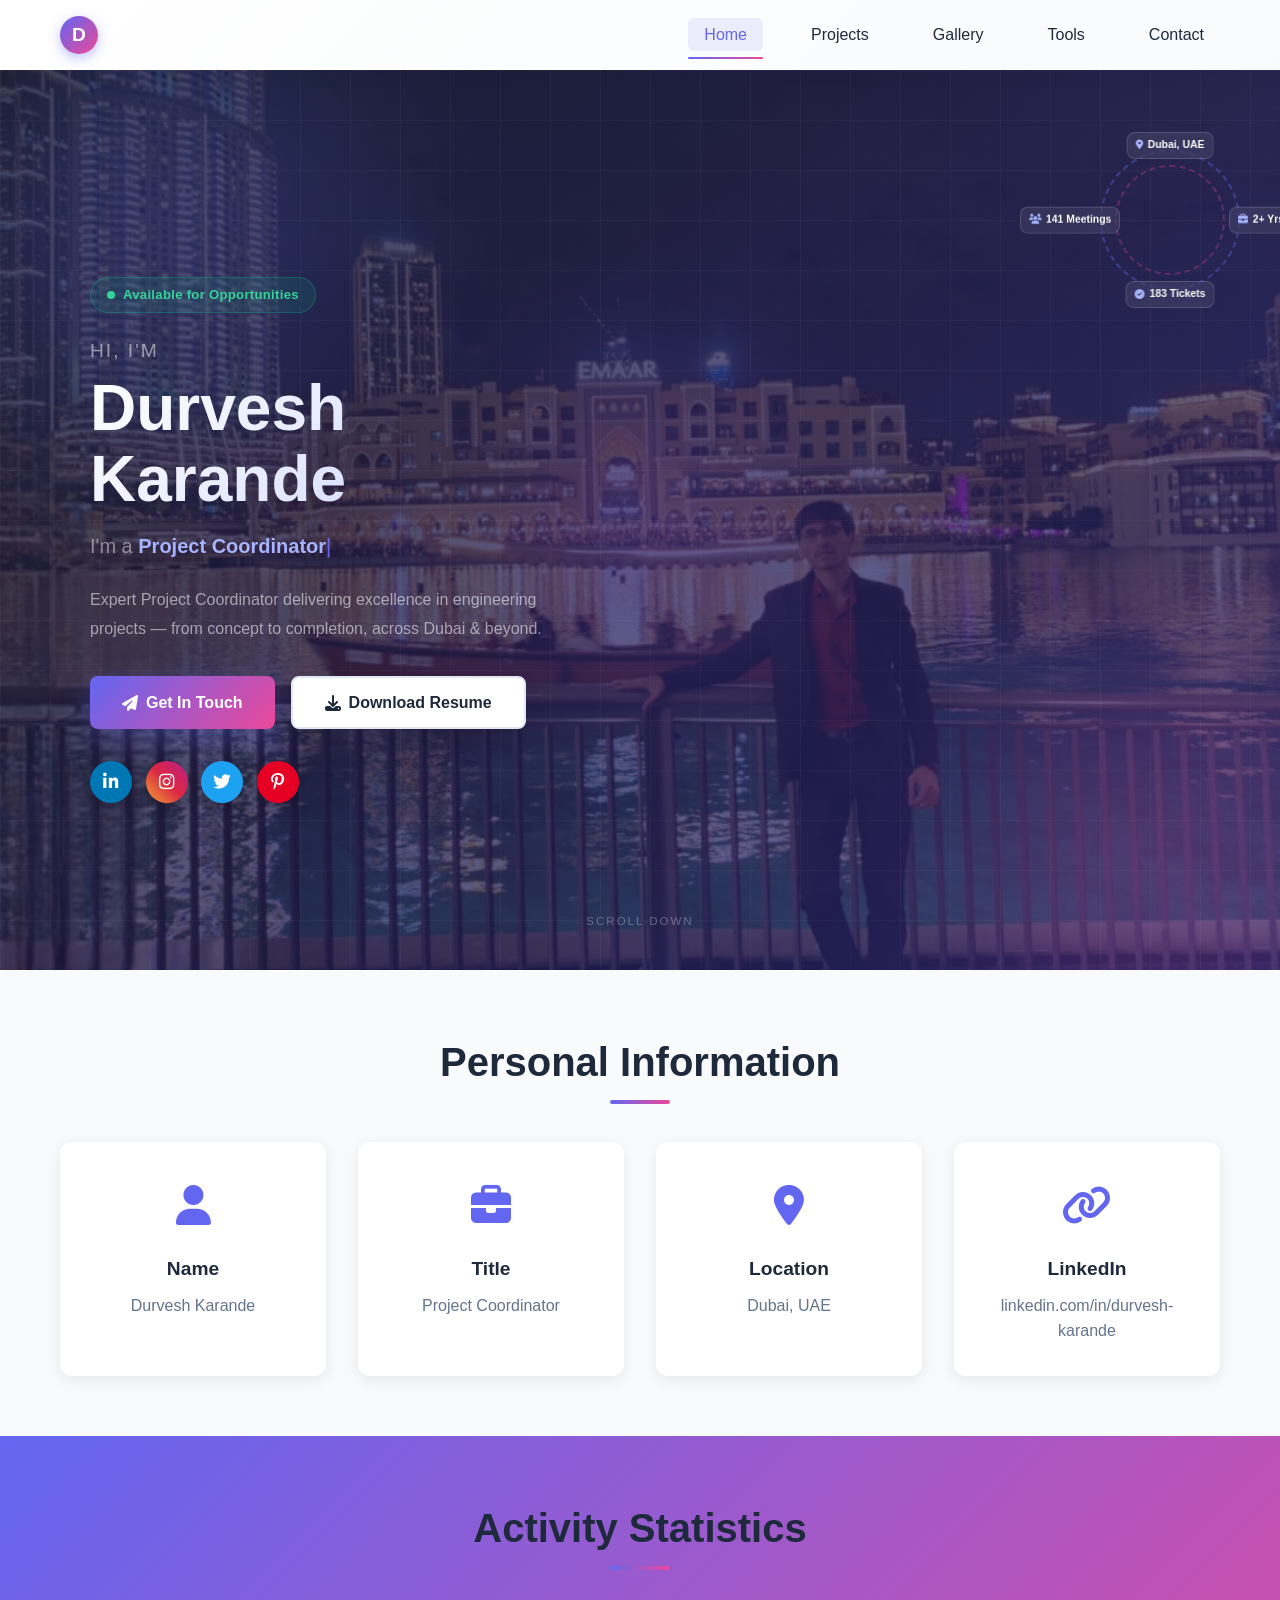
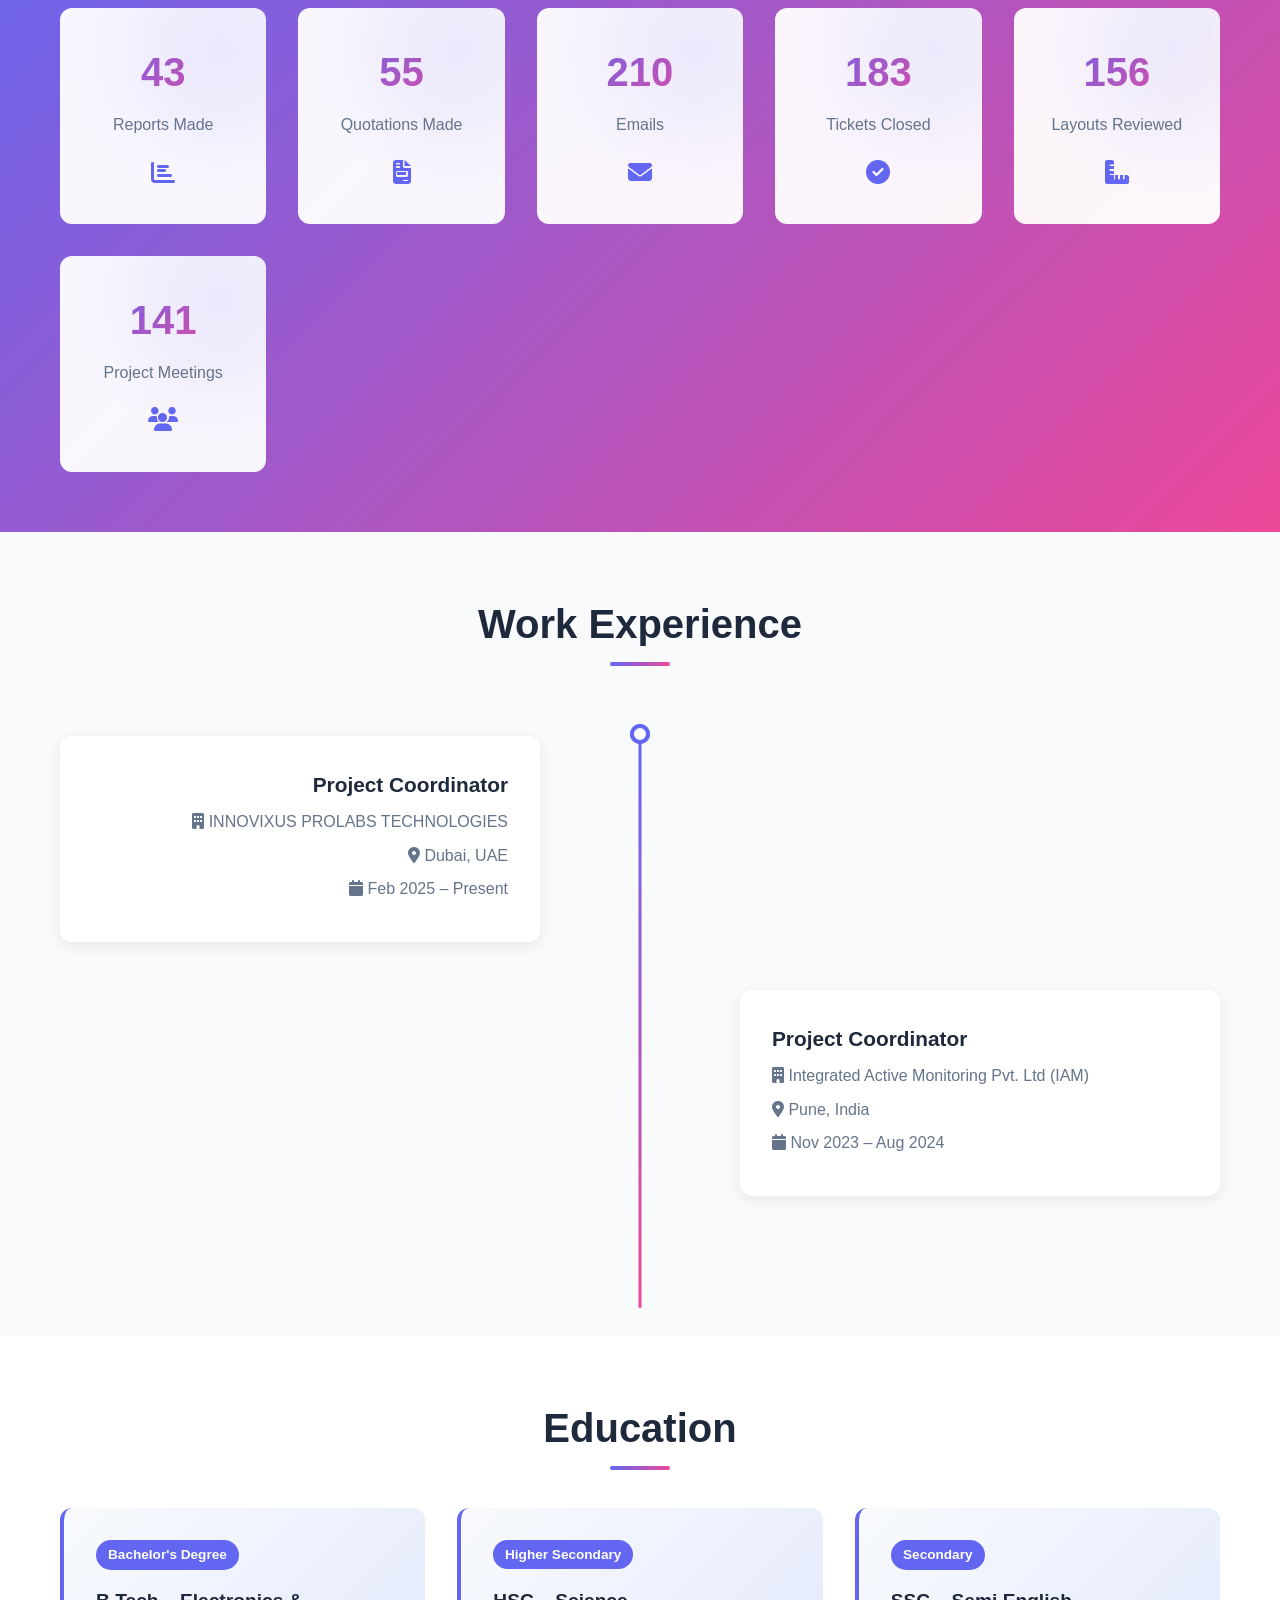
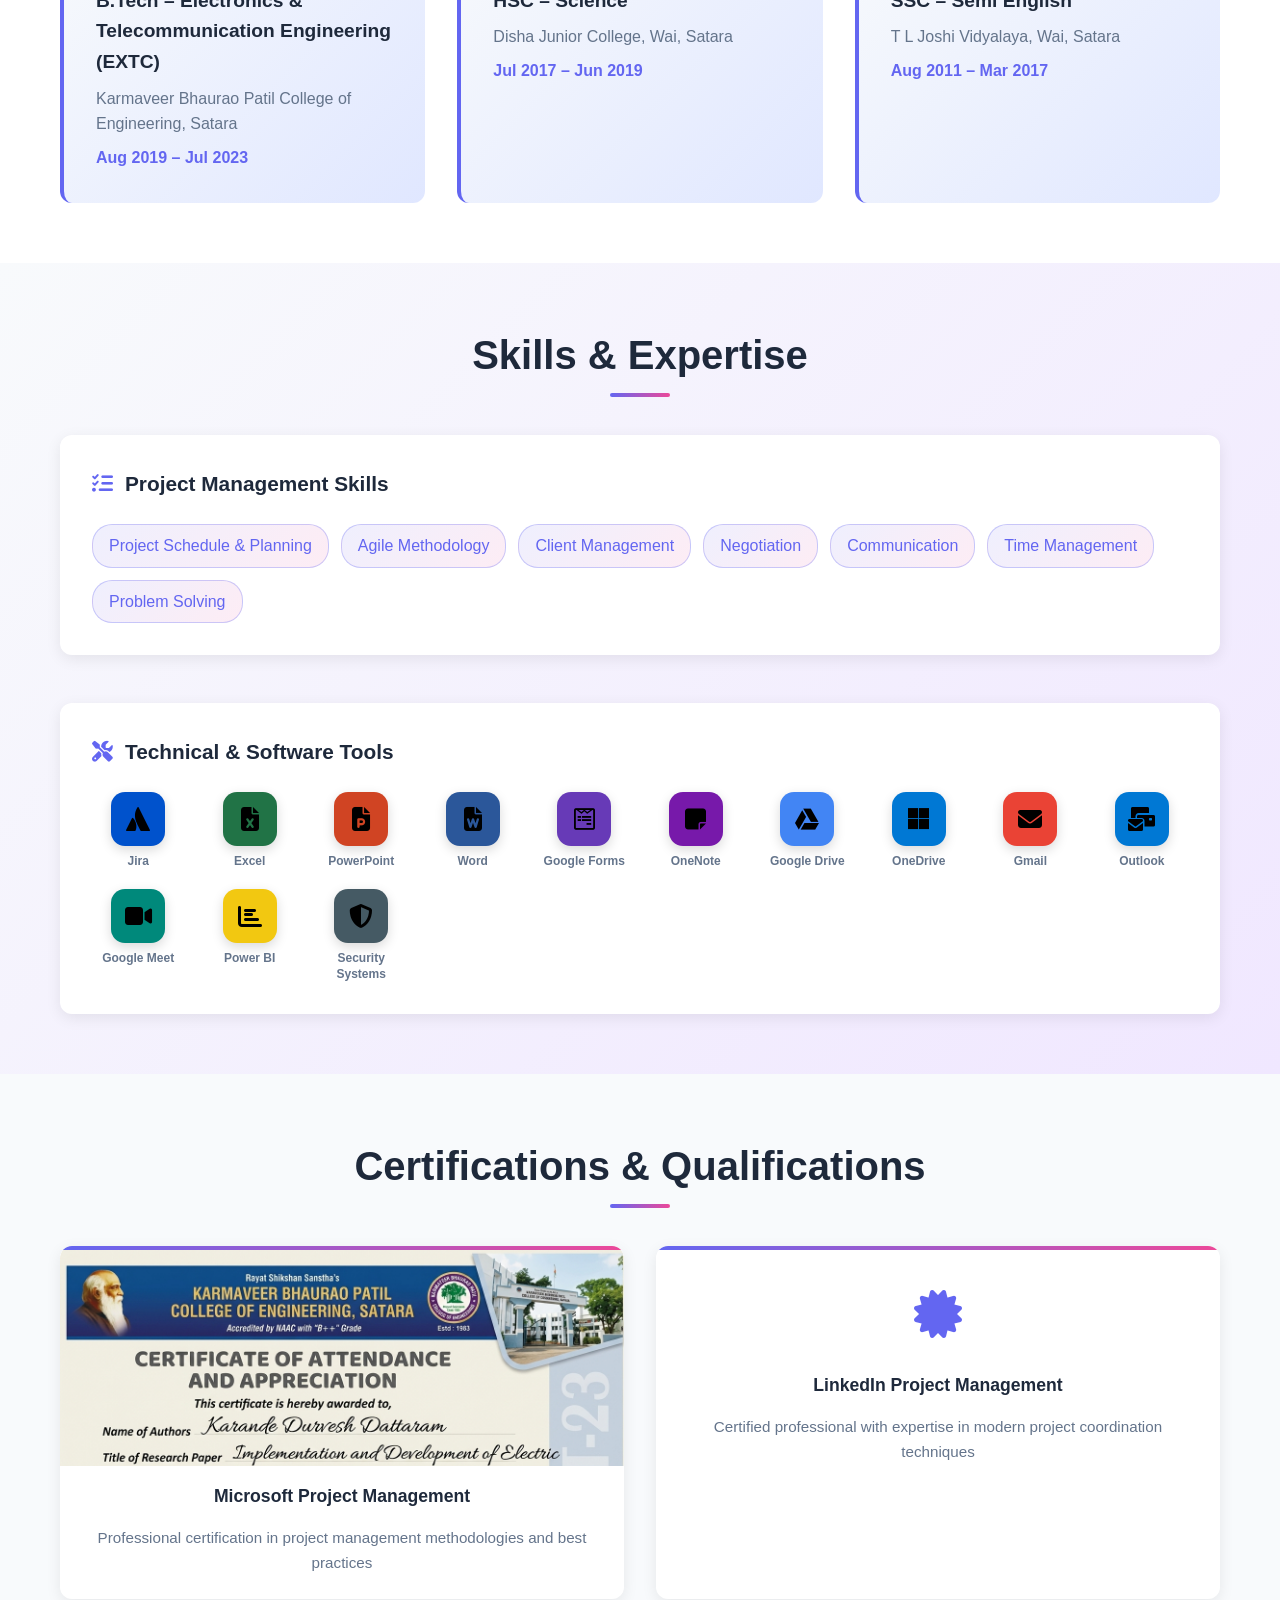
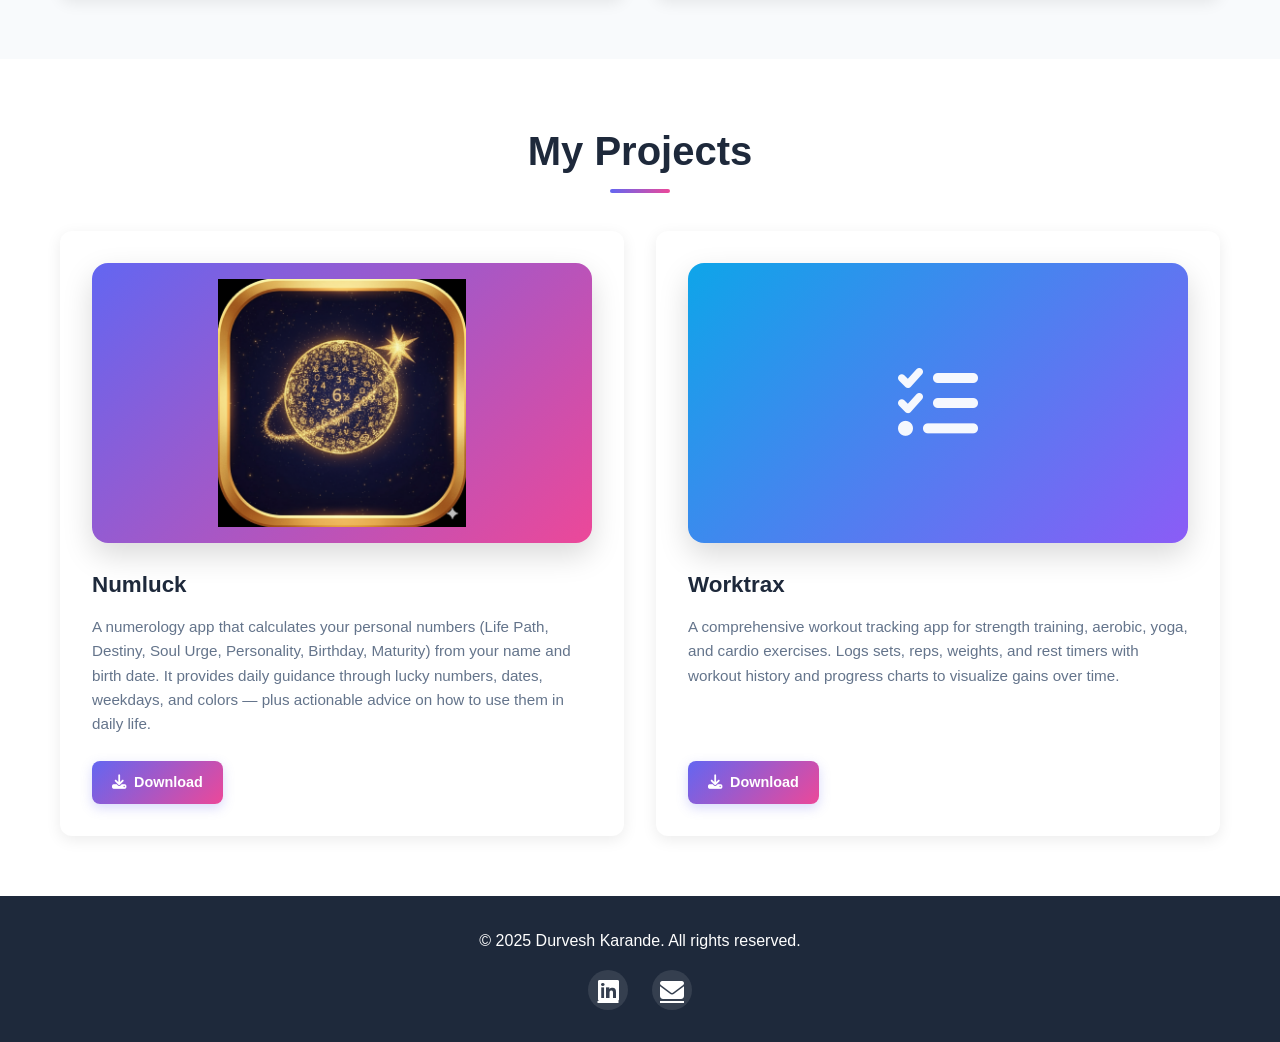
==== commit 61513b56: "Update hero section with cover photo and UI improvements - Added Dubai cover photo as hero backgroun" ====
--- a/index.html
+++ b/index.html
@@ -99,36 +99,18 @@
                 </div>
             </div>
 
-            <!-- RIGHT: Visual -->
-            <div class="hero-right">
-                <div class="hero-visual">
-                    <!-- Rotating rings -->
-                    <div class="ring ring-1"></div>
-                    <div class="ring ring-2"></div>
-                    <!-- Profile -->
-                    <div class="hero-avatar">
-                        <i class="fas fa-user-circle"></i>
-                    </div>
-                    <!-- Floating info cards -->
-                    <div class="hero-float-card fc-1">
-                        <i class="fas fa-map-marker-alt"></i>
-                        <span>Dubai, UAE</span>
-                    </div>
-                    <div class="hero-float-card fc-2">
-                        <i class="fas fa-briefcase"></i>
-                        <span>2+ Yrs Exp</span>
-                    </div>
-                    <div class="hero-float-card fc-3">
-                        <i class="fas fa-check-circle"></i>
-                        <span>183 Tickets</span>
-                    </div>
-                    <div class="hero-float-card fc-4">
-                        <i class="fas fa-users"></i>
-                        <span>141 Meetings</span>
-                    </div>
-                </div>
-            </div>
-
+        </div>
+
+        <!-- Rings + floating stats in top-right corner -->
+        <div class="hero-corner-widget">
+            <div class="hero-visual">
+                <div class="ring ring-1"></div>
+                <div class="ring ring-2"></div>
+                <div class="hcs-item hcs-top"><i class="fas fa-map-marker-alt"></i><span>Dubai, UAE</span></div>
+                <div class="hcs-item hcs-right"><i class="fas fa-briefcase"></i><span>2+ Yrs Exp</span></div>
+                <div class="hcs-item hcs-bottom"><i class="fas fa-check-circle"></i><span>183 Tickets</span></div>
+                <div class="hcs-item hcs-left"><i class="fas fa-users"></i><span>141 Meetings</span></div>
+            </div>
         </div>
 
         <!-- Scroll hint -->
@@ -379,10 +361,10 @@
         <div class="container">
             <h2 class="section-title">Certifications & Qualifications</h2>
             <div class="certifications-grid">
-                <div class="cert-card">
-                    <div class="cert-icon">
-                        <i class="fas fa-certificate"></i>
-                    </div>
+                <div class="cert-card cert-card-img">
+                    <a href="images/Qulification Documents/Project Certificate Clean.png" target="_blank" rel="noopener noreferrer">
+                        <img src="images/Qulification Documents/Project Certificate Clean.png" alt="Microsoft Project Management Certificate" class="cert-image" />
+                    </a>
                     <h3>Microsoft Project Management</h3>
                     <p>Professional certification in project management methodologies and best practices</p>
                 </div>
--- a/css/style.css
+++ b/css/style.css
@@ -245,7 +245,9 @@
     align-items: center;
     justify-content: center;
     overflow: hidden;
-    background: linear-gradient(135deg, #0f172a 0%, #1e1b4b 45%, #312e81 100%);
+    background:
+        linear-gradient(135deg, rgba(15,23,42,0.82) 0%, rgba(30,27,75,0.75) 45%, rgba(49,46,129,0.70) 100%),
+        url('../images/Cover%20photo.jpg') 70% center / cover no-repeat;
     padding: 100px 20px 60px;
 }
 
@@ -415,6 +417,9 @@
     position: relative;
     width: 340px; height: 340px;
     display: flex; align-items: center; justify-content: center;
+}
+.hero-corner-widget .hero-visual {
+    width: 140px; height: 140px;
 }
 
 /* Rotating rings */
@@ -465,12 +470,45 @@
     box-shadow: 0 8px 24px rgba(0,0,0,0.2);
 }
 .hero-float-card i { font-size: 0.85rem; color: #a5b4fc; }
-.fc-1 { top: 10px;   left: -30px;  animation: floatCard 3s ease-in-out infinite; }
-.fc-2 { top: 10px;   right: -30px; animation: floatCard 3.5s ease-in-out infinite 0.5s; }
-.fc-3 { bottom: 30px; left: -30px;  animation: floatCard 4s ease-in-out infinite 1s; }
-.fc-4 { bottom: 30px; right: -30px; animation: floatCard 3.2s ease-in-out infinite 1.5s; }
+.fc-1 { top: 145px; left: 20px;  animation: floatCard 3s ease-in-out infinite; }
+.fc-2 { top: 145px; left: 26%;  animation: floatCard 3.5s ease-in-out infinite 0.5s; }
+.fc-3 { top: 145px; left: 52%;  animation: floatCard 4s ease-in-out infinite 1s; }
+.fc-4 { top: 145px; right: 20px; animation: floatCard 3.2s ease-in-out infinite 1.5s; }
 
 /* Scroll hint */
+/* Corner widget — rings + stats */
+.hero-corner-widget {
+    position: absolute;
+    top: 80px;
+    right: 40px;
+    z-index: 10;
+}
+.hero-corner-widget .hero-visual {
+    width: 140px;
+    height: 140px;
+}
+.hcs-item {
+    position: absolute;
+    display: flex;
+    align-items: center;
+    gap: 5px;
+    background: rgba(255,255,255,0.08);
+    backdrop-filter: blur(10px);
+    border: 1px solid rgba(255,255,255,0.15);
+    border-radius: 8px;
+    padding: 4px 8px;
+    font-size: 0.65rem;
+    font-weight: 600;
+    color: white;
+    white-space: nowrap;
+    z-index: 3;
+}
+.hcs-item i { font-size: 0.62rem; color: #a5b4fc; }
+.hcs-top    { top: -18px;  left: 50%; transform: translateX(-50%); animation: floatCard 3s ease-in-out infinite; }
+.hcs-right  { top: 50%;   right: -75px; transform: translateY(-50%); animation: floatCard 3.5s ease-in-out infinite 0.5s; }
+.hcs-bottom { bottom: -18px; left: 50%; transform: translateX(-50%); animation: floatCard 4s ease-in-out infinite 1s; }
+.hcs-left   { top: 50%;   left: -80px; transform: translateY(-50%); animation: floatCard 3.2s ease-in-out infinite 1.5s; }
+
 .hero-scroll {
     position: absolute;
     bottom: 2rem;
@@ -1034,6 +1072,25 @@
     font-size: 0.95rem;
 }
 
+/* Certificate image card */
+.cert-card-img {
+    padding: 0;
+}
+.cert-image {
+    width: 100%;
+    height: 220px;
+    object-fit: cover;
+    object-position: center top;
+    border-radius: 12px 12px 0 0;
+    display: block;
+}
+.cert-card-img h3,
+.cert-card-img p {
+    padding: 0 1.5rem;
+}
+.cert-card-img h3 { padding-top: 1rem; }
+.cert-card-img p  { padding-bottom: 1.5rem; }
+
 /* ===== Blog Section ===== */
 .blog {
     background: linear-gradient(135deg, #f8fafc 0%, #e0e7ff 100%);
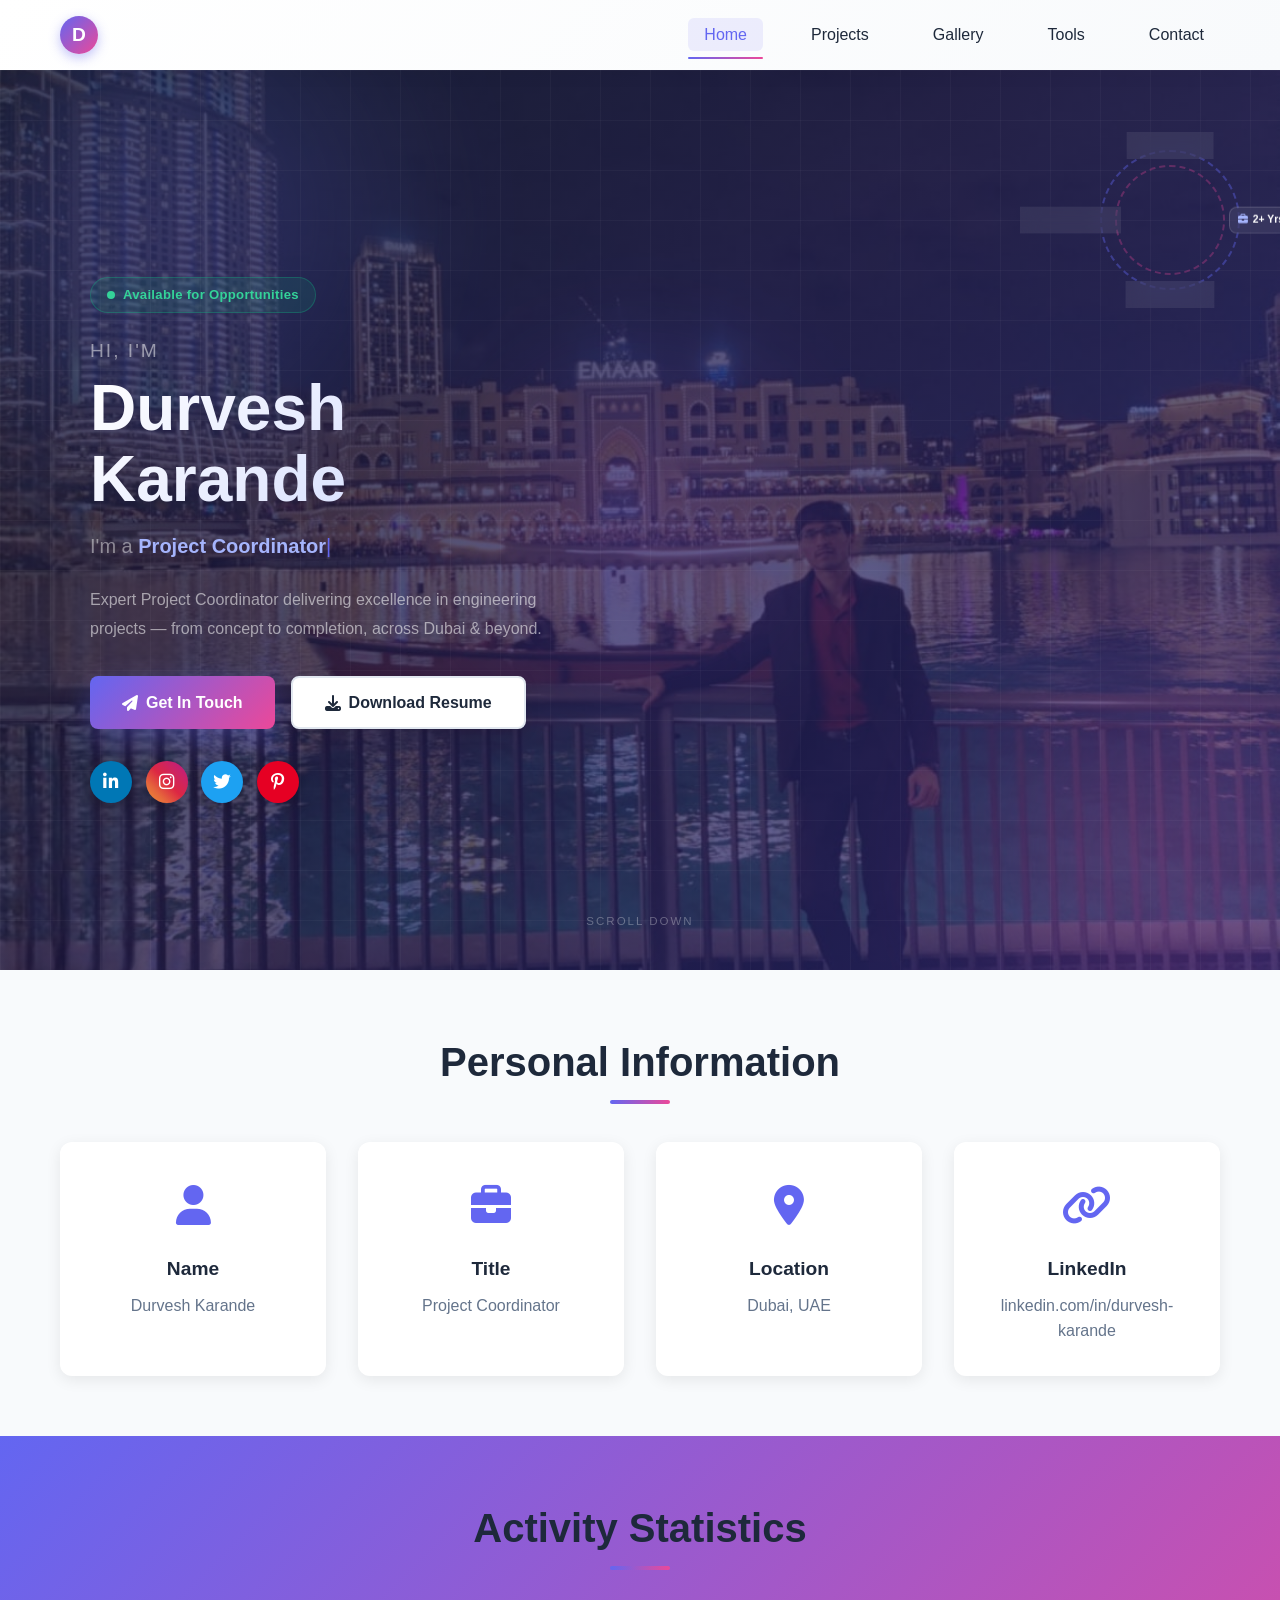
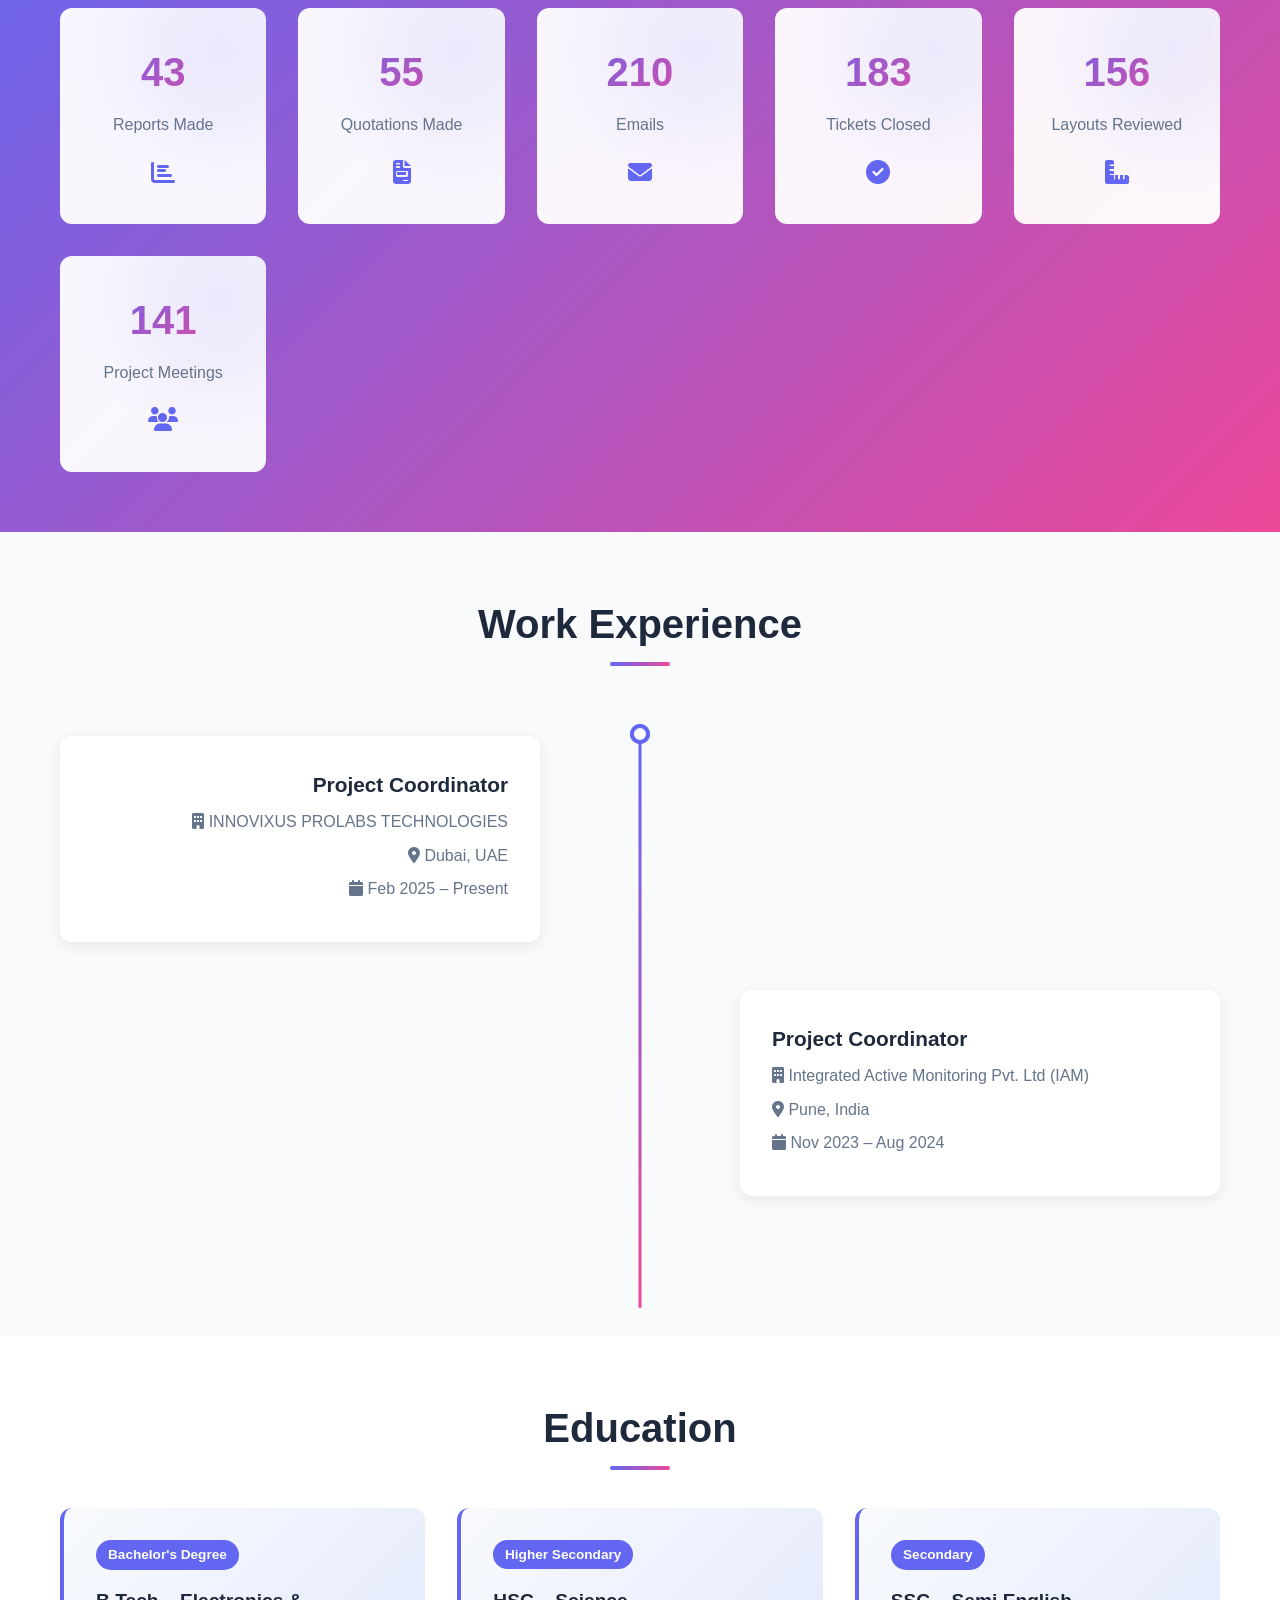
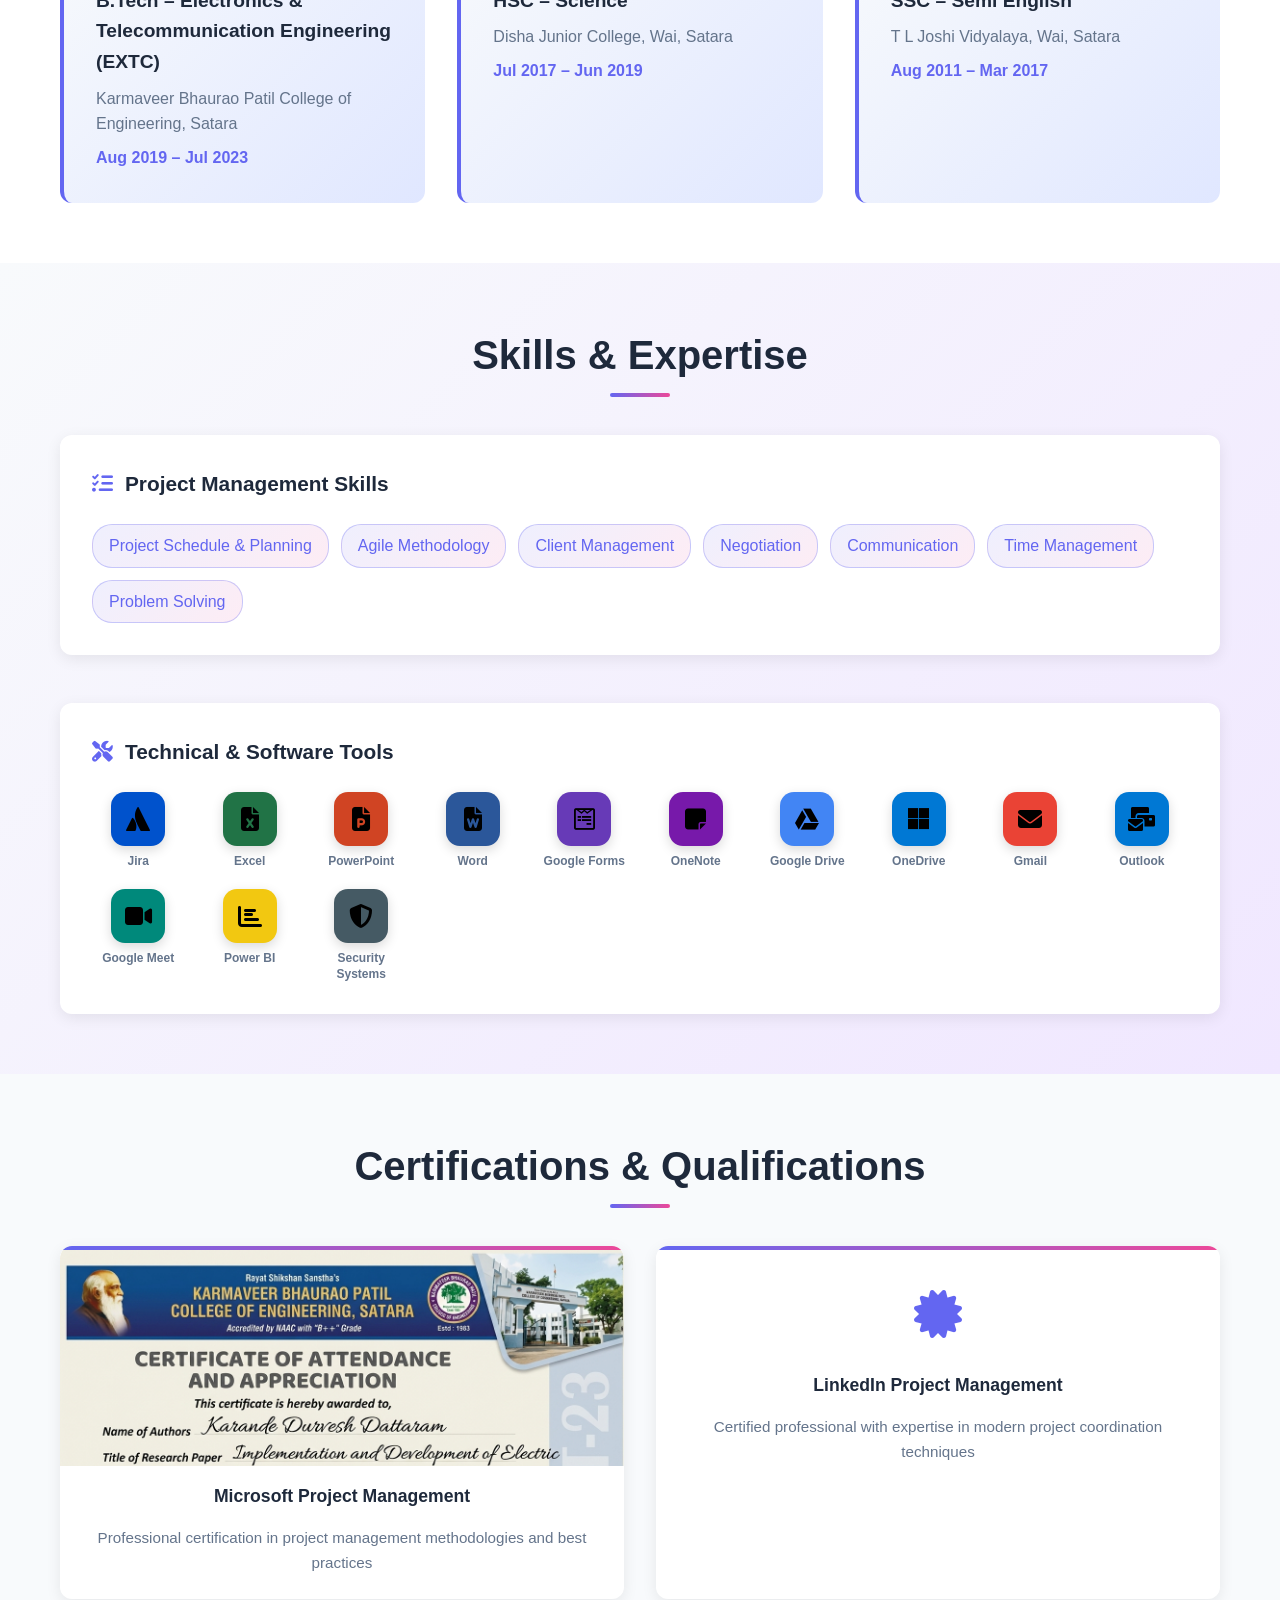
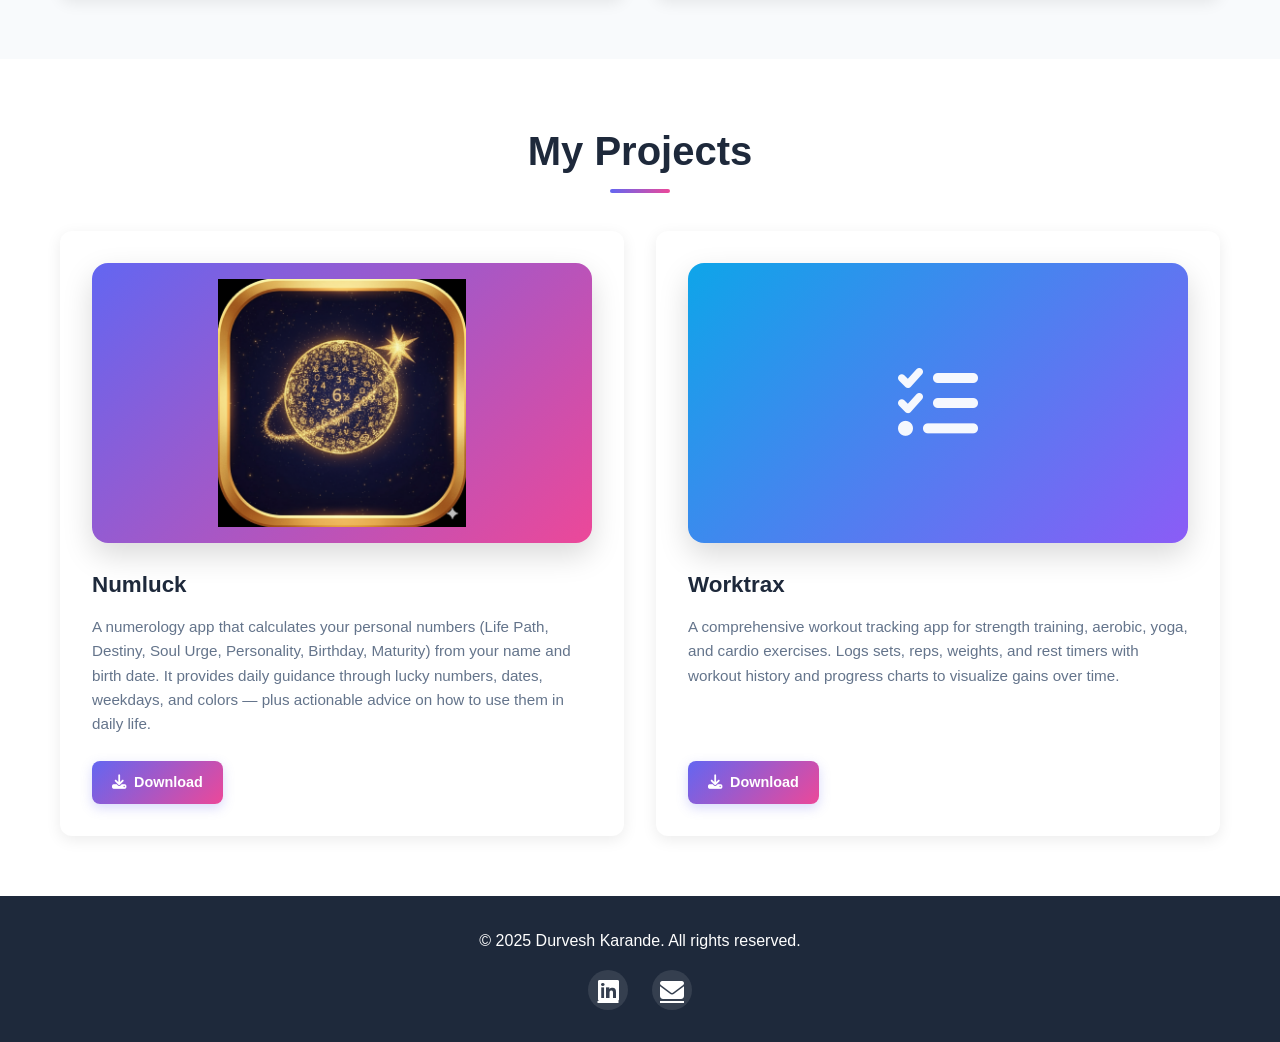
==== commit ef525ba4: "Update Projects menu: add app links and labels - Added proper link for Numluck app (https://durvesh-" ====
--- a/index.html
+++ b/index.html
@@ -21,8 +21,8 @@
                 <li class="nav-item dropdown">
                     <a href="https://durvesh-karande.github.io/Worktrax/" class="nav-link">Projects</a>
                     <div class="dropdown-content">
-                        <a href="#">Numluck</a>
-                        <a href="https://durvesh-karande.github.io/Worktrax/">Worktrax</a>
+                        <a href="https://durvesh-karande.github.io/Numluck/">Numluck - App</a>
+                        <a href="https://durvesh-karande.github.io/Worktrax/">Worktrax - App</a>
                     </div>
                 </li>
                 <li class="nav-item">
